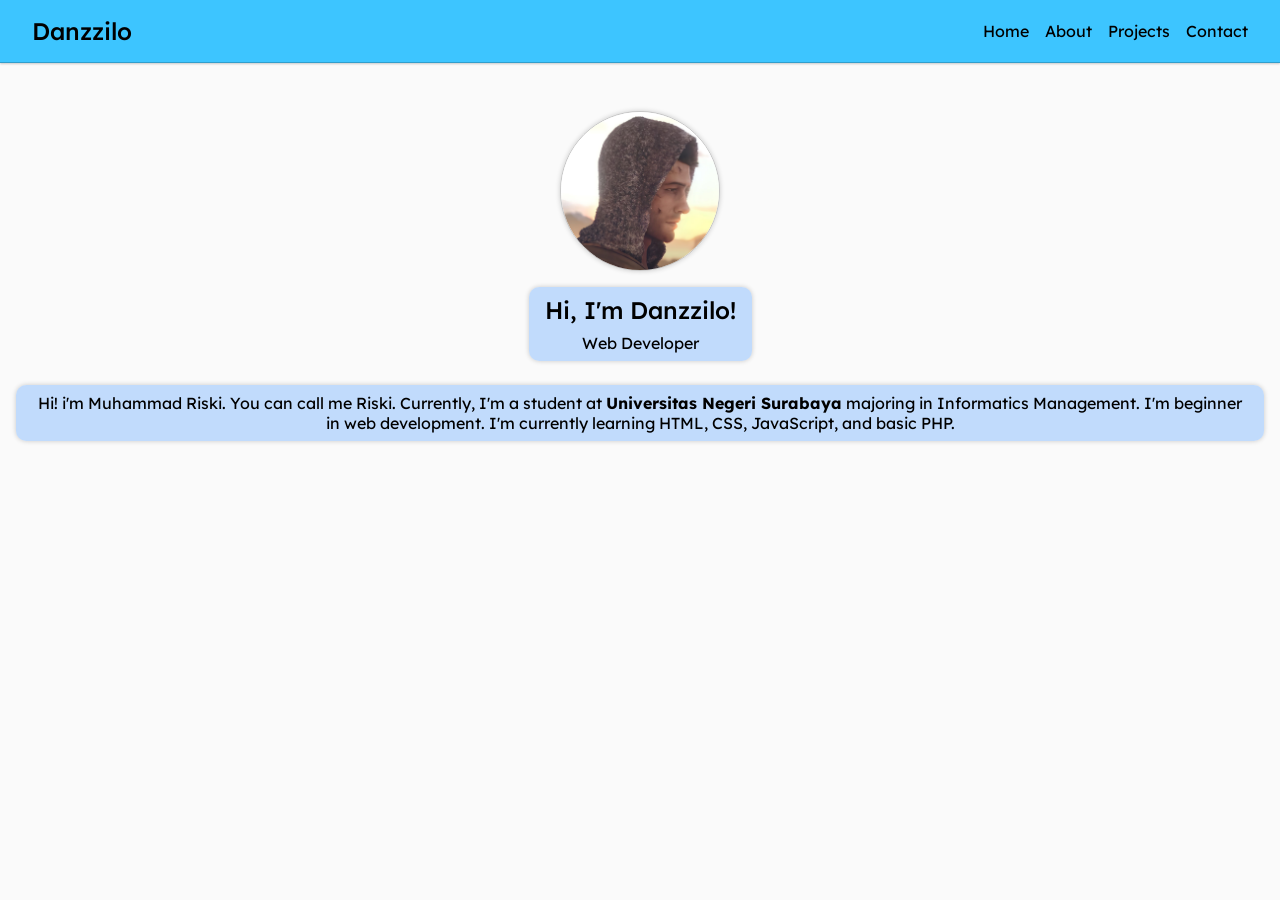
==== index.html @ b8d553ab "Add more section and better main description" ====
<!DOCTYPE html>
<html lang="en">
<head>
    <meta charset="UTF-8">
    <meta name="viewport" content="width=device-width, initial-scale=1.0">
    <title>My Portfolio</title>
    <link rel="stylesheet" href="assets\css\styles.css">
</head>
<body>
    <!-- BACKGROUND -->
    <div class="stars-bg" id="stars"></div>
    
    <!-- HEADER -->
    <header class="header">
        <div class="logo-text" onclick="window.location.reload()">Danzzilo</div>
        <nav class="nav">
            <a href="#home-page">Home</a>
            <a href="#about-page">About</a>
            <a href="#">Projects</a>
            <a href="#">Contact</a>
        </nav>
    </header>
    
    <!-- MAIN -->
    <main class="main">
        <section id="home-page">
            <div class="logo-container">
                <div class="logo-image">
                    <img src="assets\images\logo.jpg" alt="logo">
                </div>
                <div class="header-description">
                    <h1 id="header-description">Hi, I'm Danzzilo!</h1>
                    <h2 id="subheader-description">
                        Web Developer
                    </h2>
                </div>
                <div class="main-description">
                    <p>
                        Hi! i'm Muhammad Riski. You can call me Riski. 
                        Currently, I'm a student at <strong>Universitas Negeri Surabaya</strong> majoring in Informatics Management. 
                        I'm beginner in web development. 
                        I'm currently learning HTML, CSS, JavaScript, and basic PHP. 

                    </p>
                </div>
            </div>
        </section>
        
        <section id="about-page">

        </section>
    </main>
    
    <!-- FOOTER -->
    <footer>
        
    </footer>
    <script src="assets\js\script.js"></script>
</body>
</html>
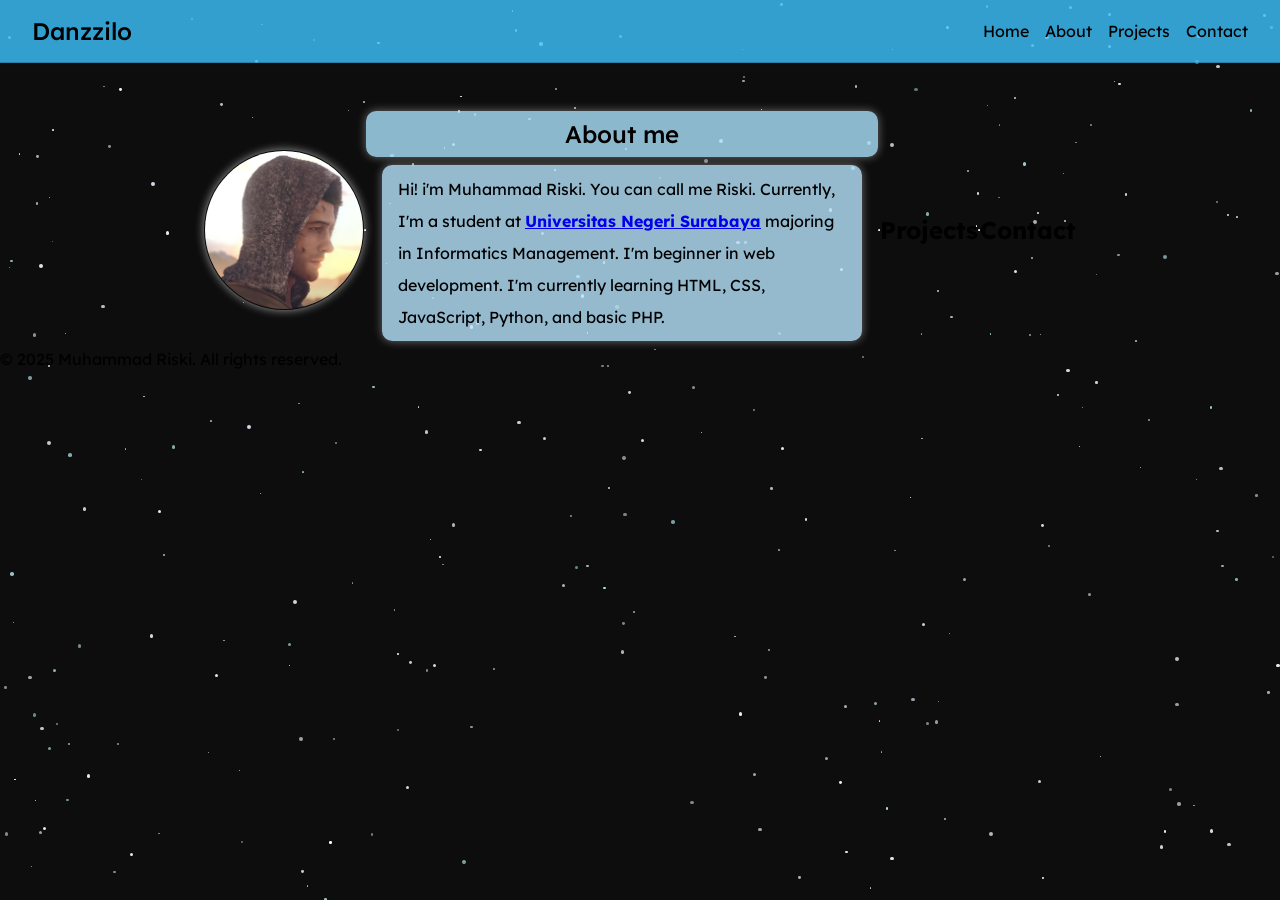
==== commit 186ea97e: "Add more placeholder and add <hr>" ====
--- a/index.html
+++ b/index.html
@@ -16,44 +16,60 @@
         <nav class="nav">
             <a href="#home-page">Home</a>
             <a href="#about-page">About</a>
-            <a href="#">Projects</a>
-            <a href="#">Contact</a>
+            <a href="#projects-page">Projects</a>
+            <a href="#contact-page">Contact</a>
         </nav>
     </header>
     
     <!-- MAIN -->
     <main class="main">
+        
+        <!-- HOME -->
         <section id="home-page">
             <div class="logo-container">
                 <div class="logo-image">
                     <img src="assets\images\logo.jpg" alt="logo">
                 </div>
-                <div class="header-description">
-                    <h1 id="header-description">Hi, I'm Danzzilo!</h1>
-                    <h2 id="subheader-description">
-                        Web Developer
-                    </h2>
-                </div>
-                <div class="main-description">
-                    <p>
-                        Hi! i'm Muhammad Riski. You can call me Riski. 
-                        Currently, I'm a student at <strong>Universitas Negeri Surabaya</strong> majoring in Informatics Management. 
-                        I'm beginner in web development. 
-                        I'm currently learning HTML, CSS, JavaScript, and basic PHP. 
-
-                    </p>
-                </div>
             </div>
         </section>
         
+        <hr>
+
+        <!-- ABOUT -->
         <section id="about-page">
+            <div class="header-description">
+                <h1 id="header-description">About me</h1>
+            </div>
+            <div class="main-description">
+                <p>
+                    Hi! i'm Muhammad Riski. You can call me Riski. 
+                    Currently, I'm a student at <a href="https://unesa.ac.id/" target="_blank"><strong>Universitas Negeri Surabaya</strong></a> 
+                    majoring in Informatics Management. 
+                    I'm beginner in web development. 
+                    I'm currently learning HTML, CSS, JavaScript, Python, and basic PHP. 
 
+                </p>
+            </div>
+        </section>
+
+        <hr>
+
+        <!-- PROJECTS -->
+        <section id="projects-page">
+            <h1>Projects</h1>
+        </section>
+
+        <hr>
+
+        <!-- CONTACT -->
+        <section id="contact-page">
+            <h1>Contact</h1>
         </section>
     </main>
     
     <!-- FOOTER -->
-    <footer>
-        
+    <footer class="footer">
+        <p>&copy; 2025 Muhammad Riski. All rights reserved.</p>
     </footer>
     <script src="assets\js\script.js"></script>
 </body>
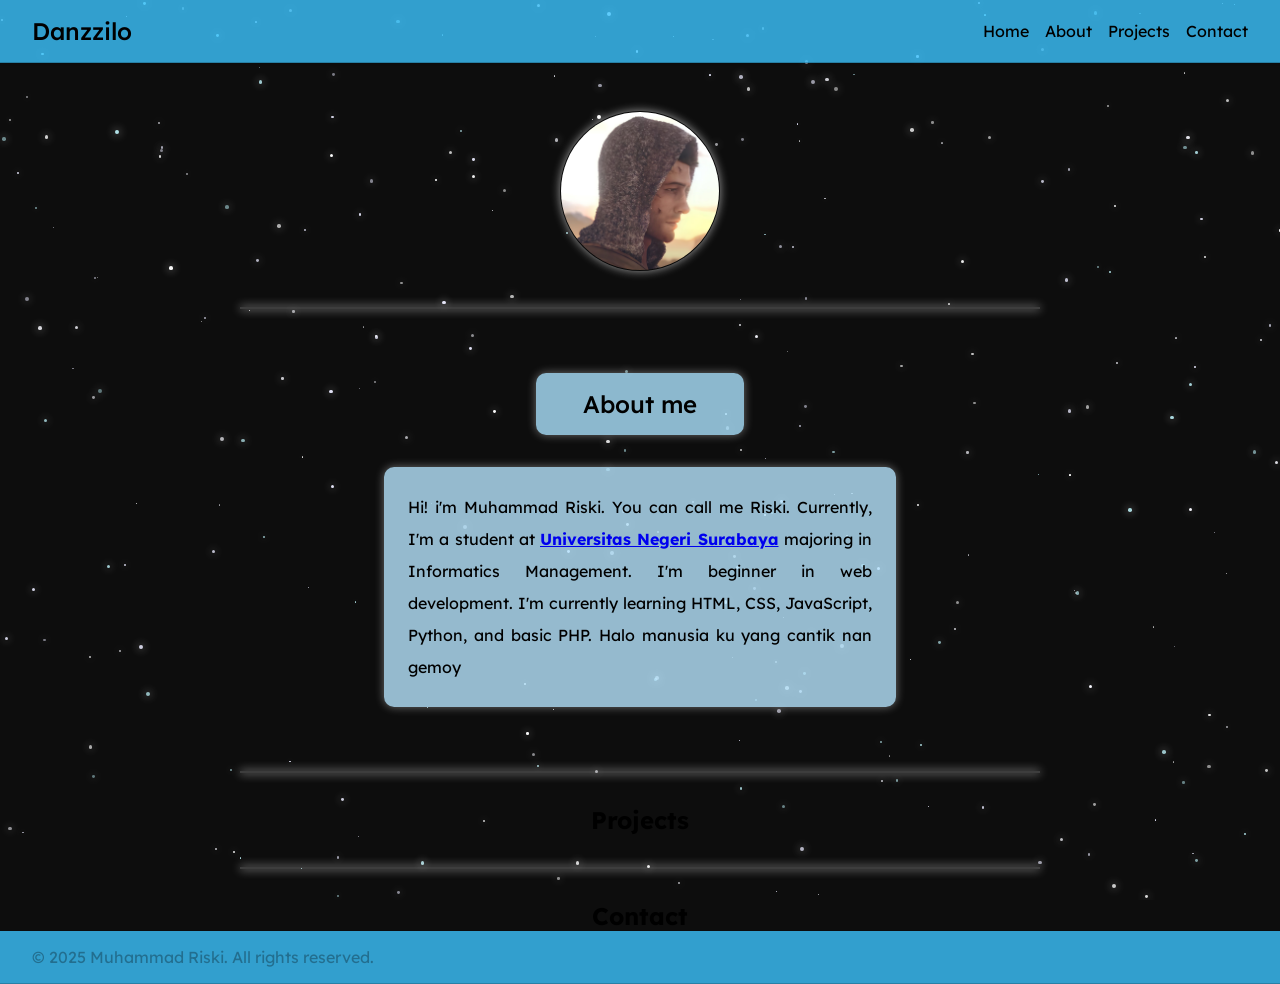
==== commit 8ef76d5c: "Add noopener noreferrer for safety in About section" ====
--- a/index.html
+++ b/index.html
@@ -41,13 +41,15 @@
                 <h1 id="header-description">About me</h1>
             </div>
             <div class="main-description">
-                <p>
+                <p class="indent-paragraph">
                     Hi! i'm Muhammad Riski. You can call me Riski. 
-                    Currently, I'm a student at <a href="https://unesa.ac.id/" target="_blank"><strong>Universitas Negeri Surabaya</strong></a> 
+                    Currently, I'm a student at <a href="https://unesa.ac.id/"
+                                                target="_blank"
+                                                rel="noopener noreferrer"><strong>Universitas Negeri Surabaya</strong></a> 
                     majoring in Informatics Management. 
                     I'm beginner in web development. 
-                    I'm currently learning HTML, CSS, JavaScript, Python, and basic PHP. 
-
+                    I'm currently learning HTML, CSS, JavaScript, Python, and basic PHP.
+                    Halo manusia ku yang cantik nan gemoy
                 </p>
             </div>
         </section>
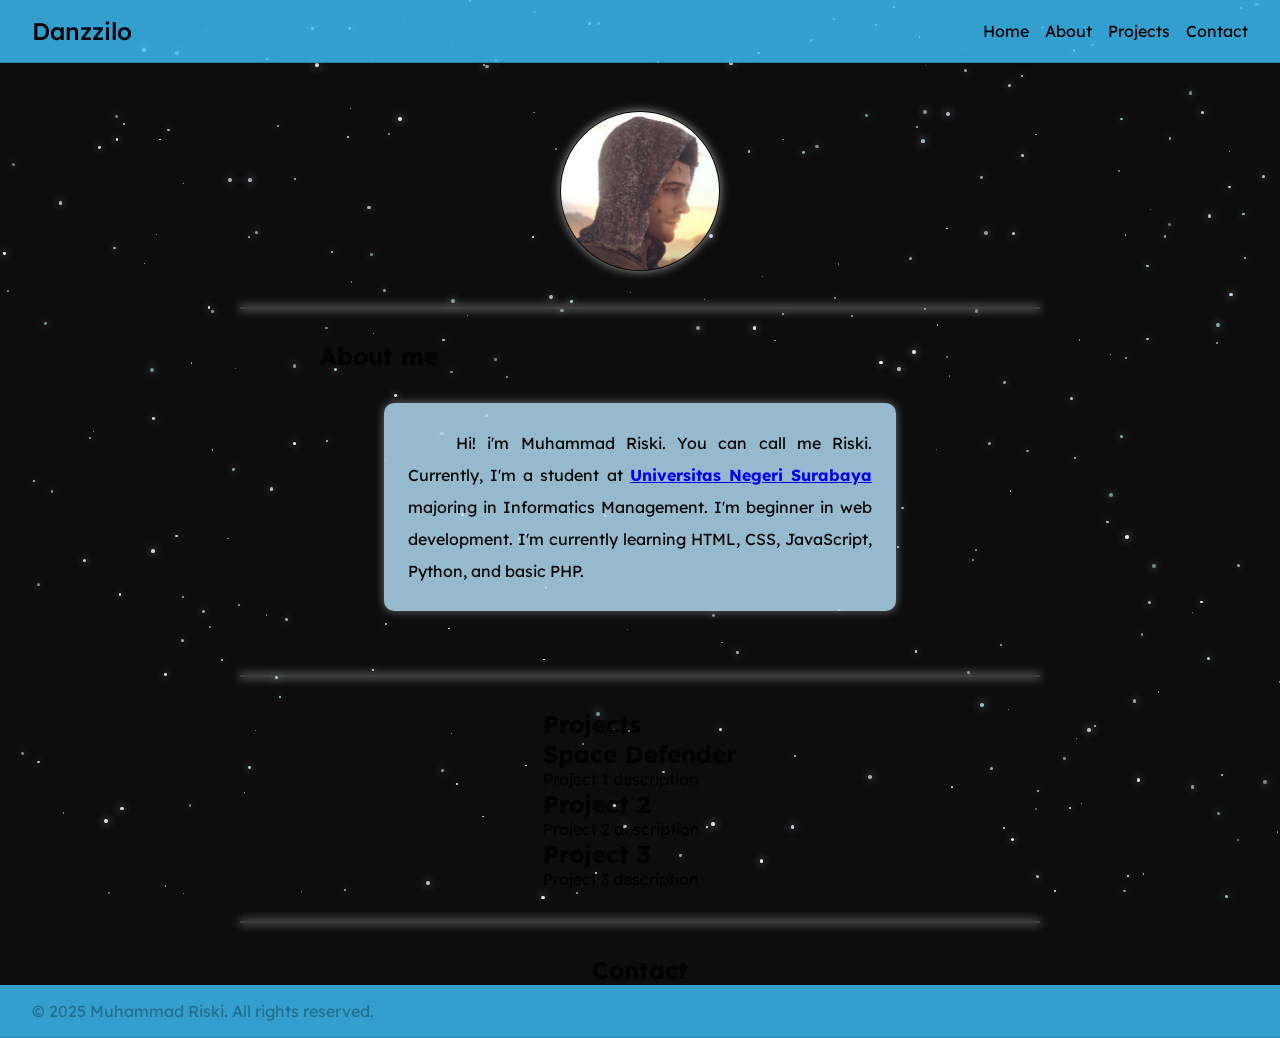
==== commit 17c78961: "- Add linktree at logo-image - Changes class "header-description" into "main-header-text" - Remove h" ====
--- a/index.html
+++ b/index.html
@@ -28,7 +28,9 @@
         <section id="home-page">
             <div class="logo-container">
                 <div class="logo-image">
-                    <img src="assets\images\logo.jpg" alt="logo">
+                    <a href="https://linktr.ee/Danzzilo" target="_blank" rel="noopener noreferrer">
+                        <img src="assets\images\logo.jpg" alt="logo">
+                    </a>
                 </div>
             </div>
         </section>
@@ -37,8 +39,8 @@
 
         <!-- ABOUT -->
         <section id="about-page">
-            <div class="header-description">
-                <h1 id="header-description">About me</h1>
+            <div class="main-header">
+                <h1 class="main-header-text">About me</h1>
             </div>
             <div class="main-description">
                 <p class="indent-paragraph">
@@ -49,7 +51,6 @@
                     majoring in Informatics Management. 
                     I'm beginner in web development. 
                     I'm currently learning HTML, CSS, JavaScript, Python, and basic PHP.
-                    Halo manusia ku yang cantik nan gemoy
                 </p>
             </div>
         </section>
@@ -58,14 +59,32 @@
 
         <!-- PROJECTS -->
         <section id="projects-page">
-            <h1>Projects</h1>
+            <div class="main-header">
+                <h1 class="main-header-text">Projects</h1>
+            </div>
+            <div class="card-projects">
+                <div class="card">
+                    <h2>Space Defender</h2>
+                    <p>Project 1 description</p>
+                </div>
+                <div class="card">
+                    <h2>Project 2</h2>
+                    <p>Project 2 description</p>
+                </div>
+                <div class="card">
+                    <h2>Project 3</h2>
+                    <p>Project 3 description</p>
+                </div>
+            </div>
         </section>
 
         <hr>
 
         <!-- CONTACT -->
         <section id="contact-page">
-            <h1>Contact</h1>
+            <div class="main-header">
+                <h1 class="main-header-text">Contact</h1>
+            </div>
         </section>
     </main>
     
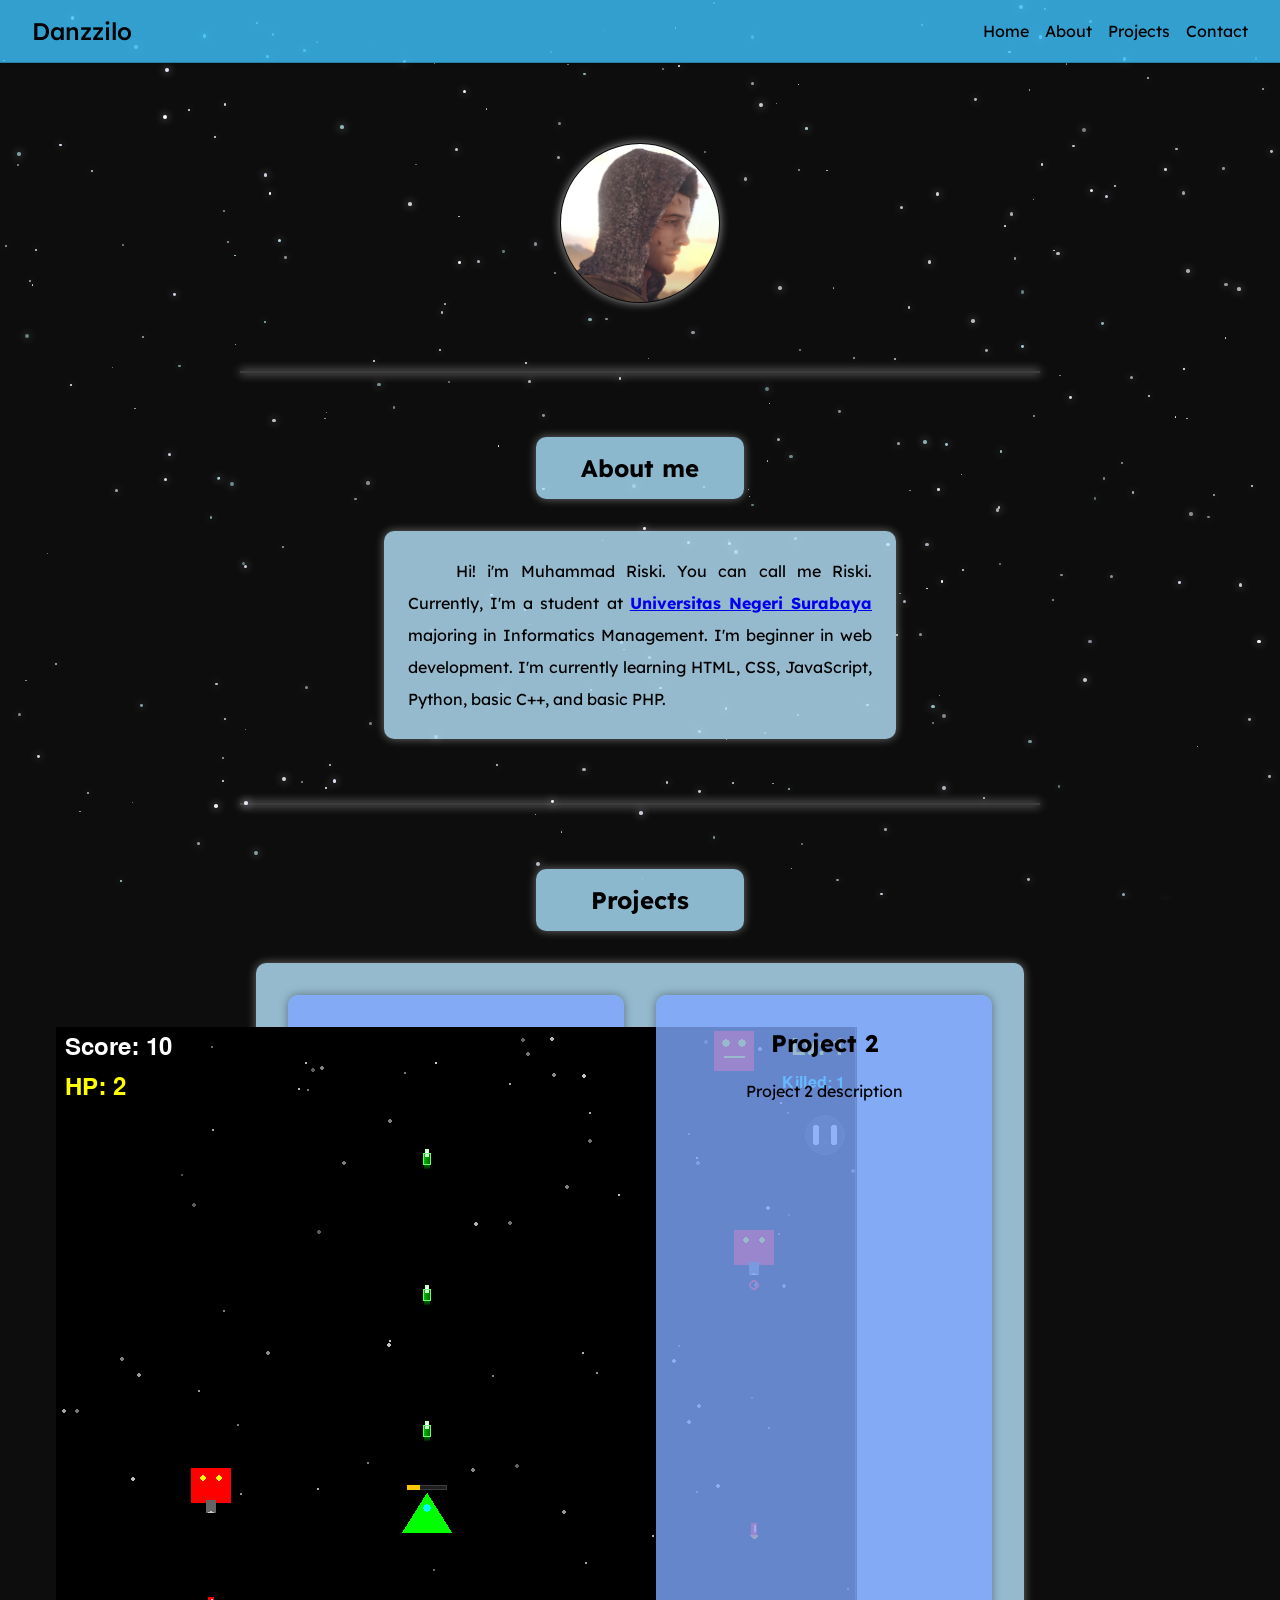
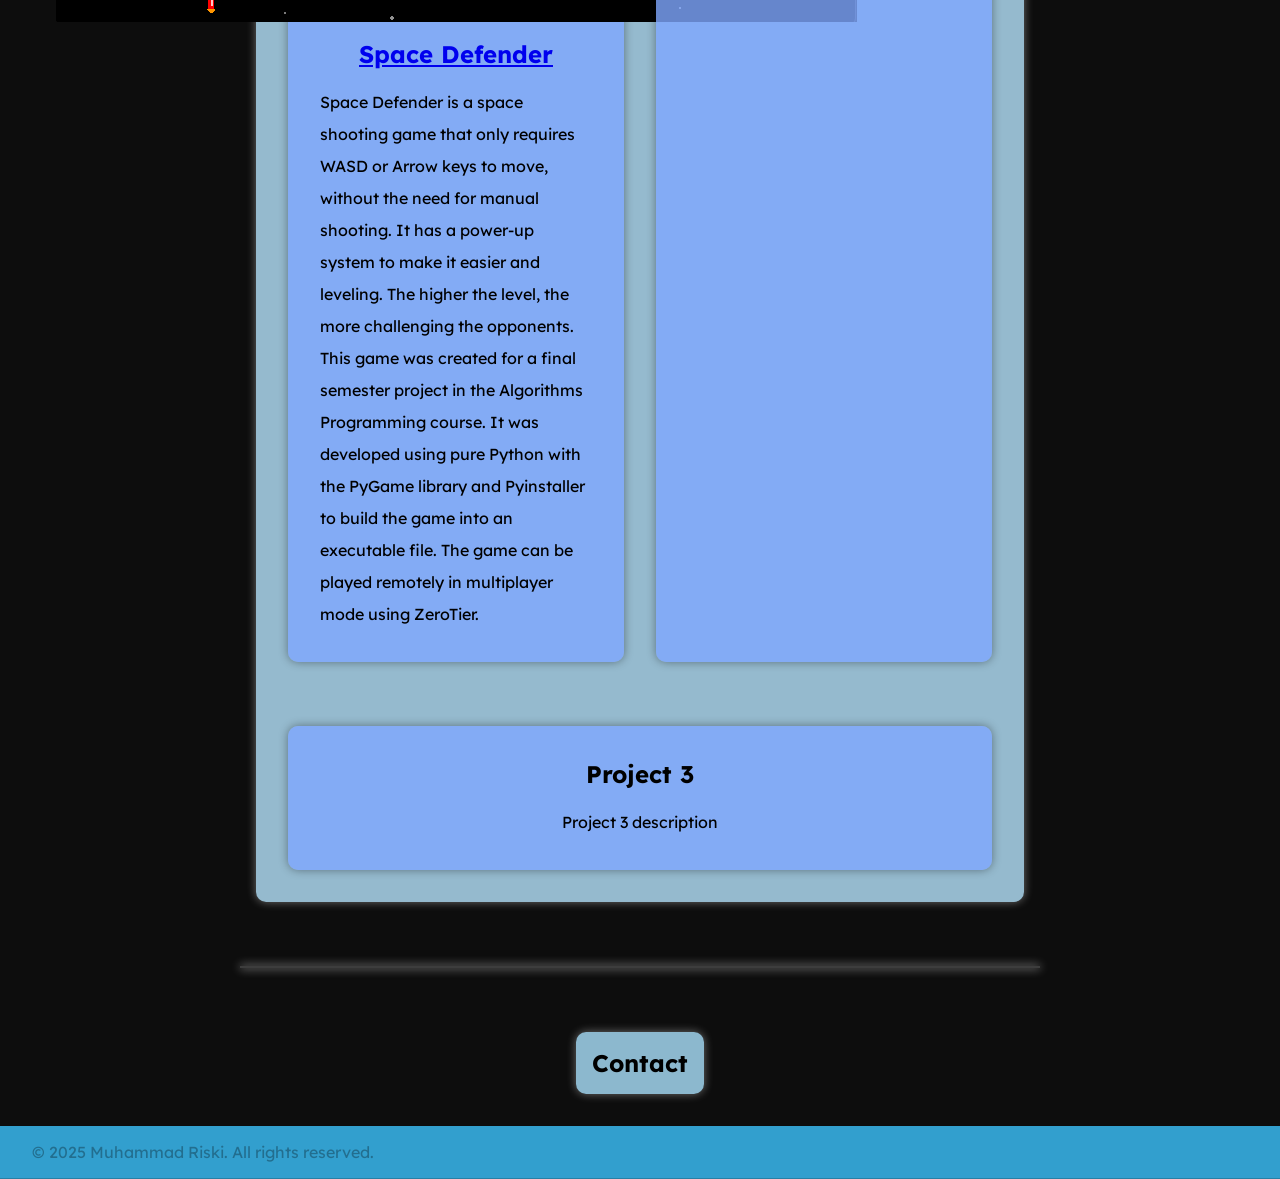
==== commit d03eb63c: "Changes project 1 into Space Defender" ====
--- a/index.html
+++ b/index.html
@@ -47,10 +47,11 @@
                     Hi! i'm Muhammad Riski. You can call me Riski. 
                     Currently, I'm a student at <a href="https://unesa.ac.id/"
                                                 target="_blank"
-                                                rel="noopener noreferrer"><strong>Universitas Negeri Surabaya</strong></a> 
+                                                rel="noopener noreferrer">
+                                                <strong>Universitas Negeri Surabaya</strong></a> 
                     majoring in Informatics Management. 
                     I'm beginner in web development. 
-                    I'm currently learning HTML, CSS, JavaScript, Python, and basic PHP.
+                    I'm currently learning HTML, CSS, JavaScript, Python, basic C++, and basic PHP.
                 </p>
             </div>
         </section>
@@ -64,8 +65,18 @@
             </div>
             <div class="card-projects">
                 <div class="card">
-                    <h2>Space Defender</h2>
-                    <p>Project 1 description</p>
+                    <img src="assets\images\spacedef.png" alt="Space Defender">
+                    <a href="https://github.com/Sub-Danzzilo/Space-Defender"
+                    target="_blank"
+                    rel="noopener noreferrer">
+                    <h2>Space Defender</h2></a>
+                    <p>
+                        Space Defender is a space shooting game that only requires WASD or Arrow keys to move, without the need for manual shooting. 
+                        It has a power-up system to make it easier and leveling. The higher the level, the more challenging the opponents. 
+                        This game was created for a final semester project in the Algorithms Programming course. 
+                        It was developed using pure Python with the PyGame library and Pyinstaller to build the game into an executable file. 
+                        The game can be played remotely in multiplayer mode using ZeroTier.
+                    </p>
                 </div>
                 <div class="card">
                     <h2>Project 2</h2>
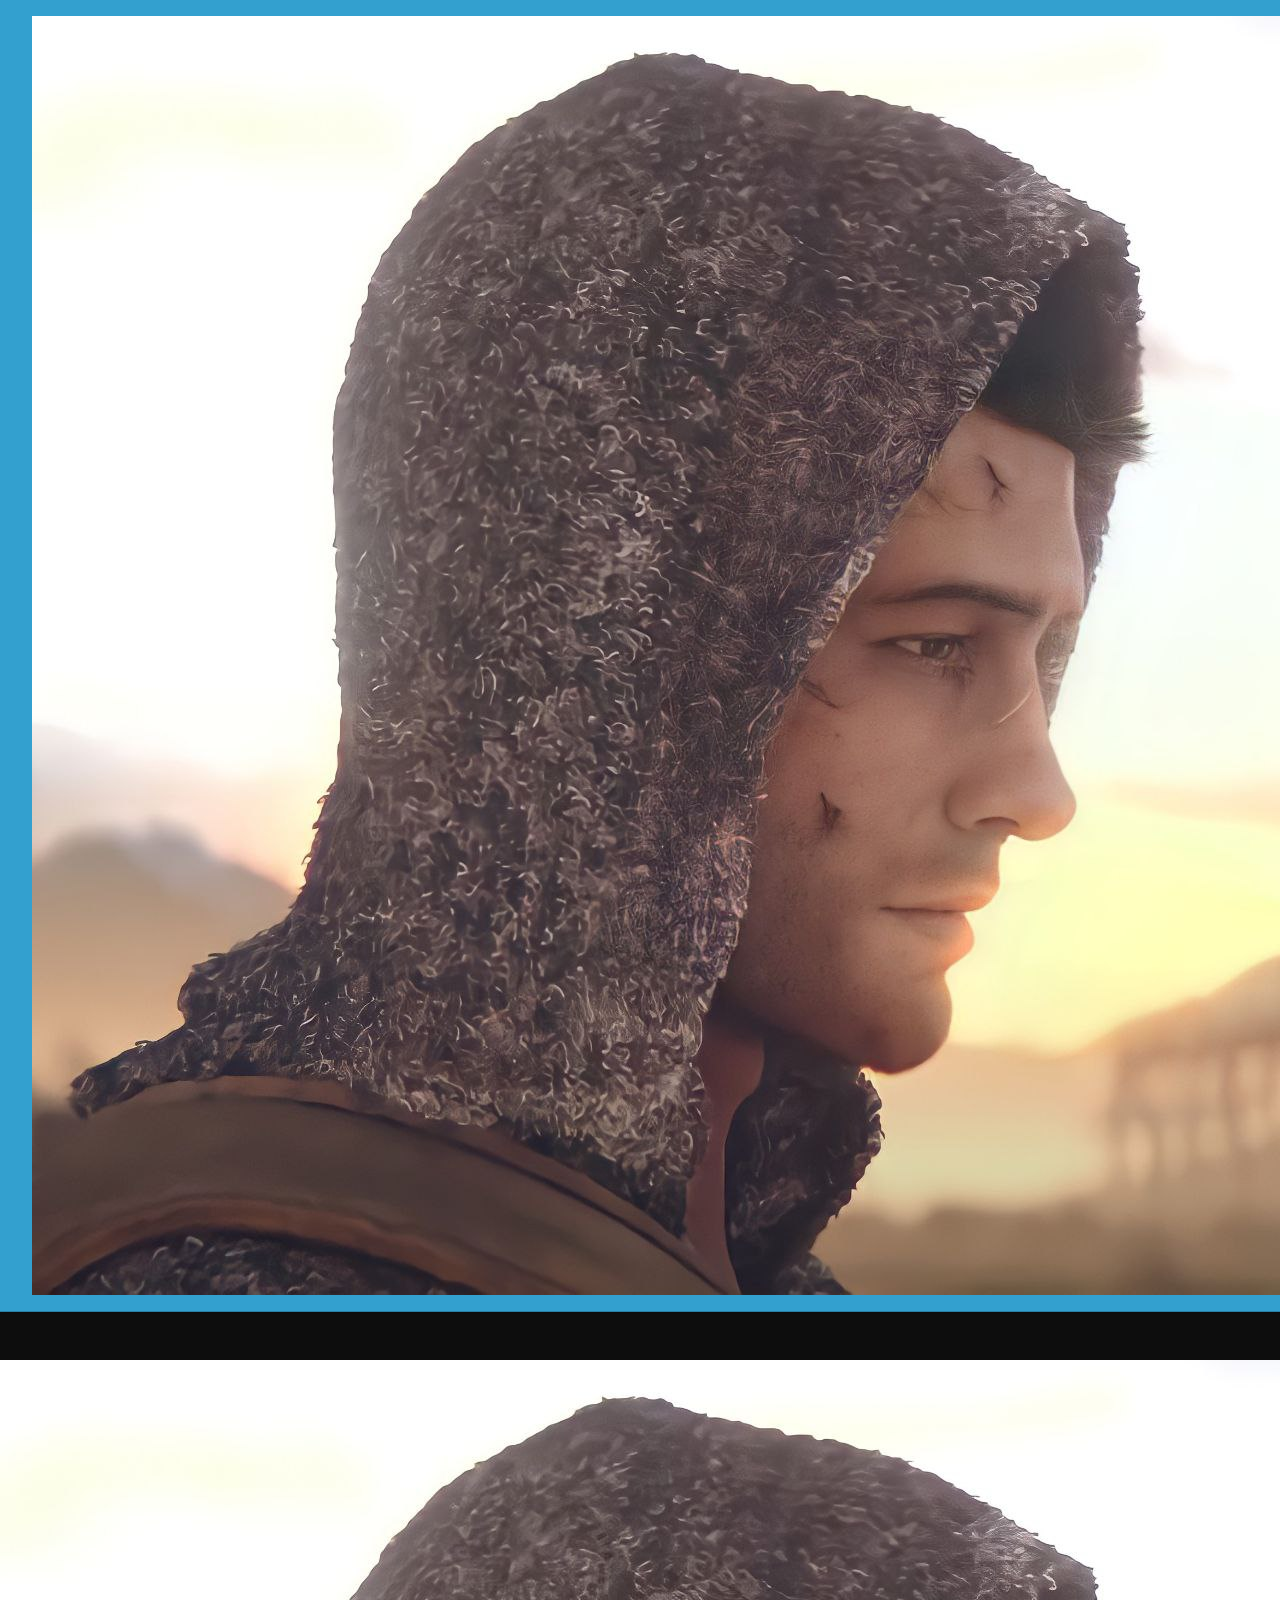
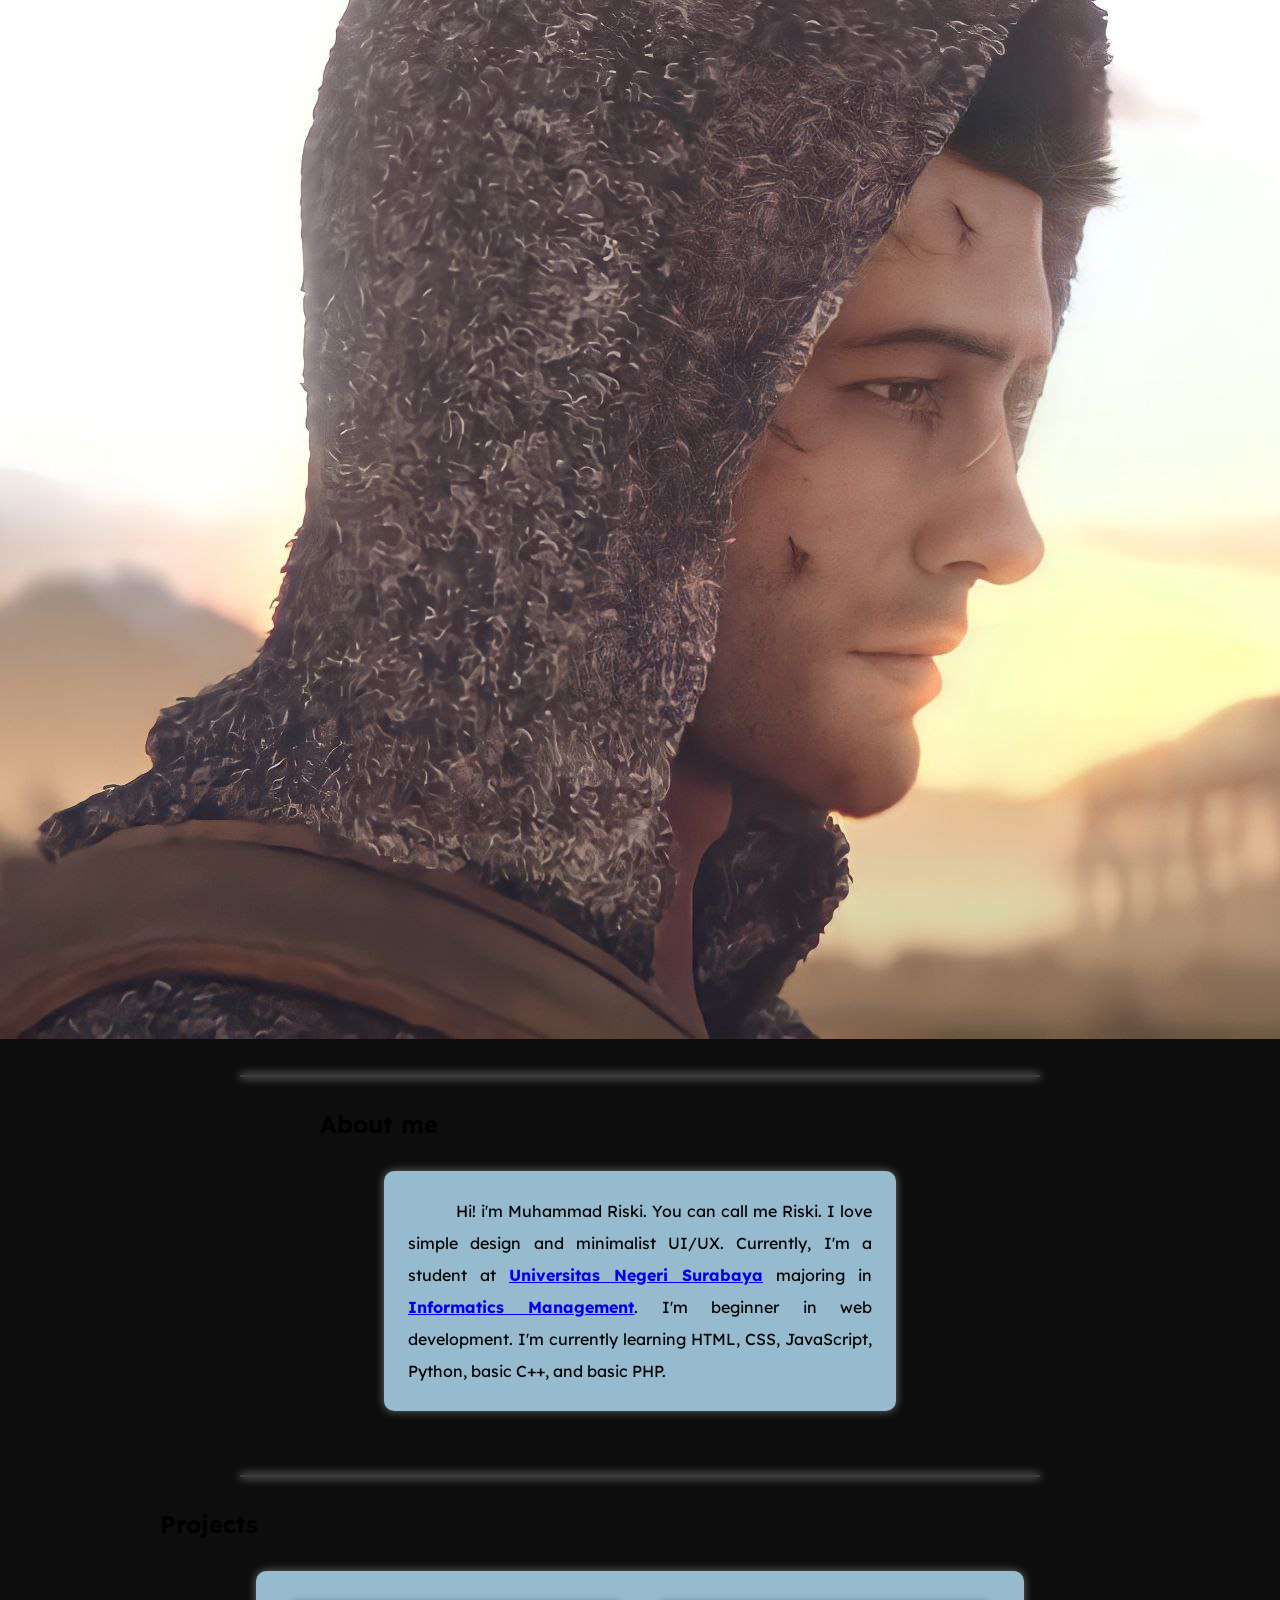
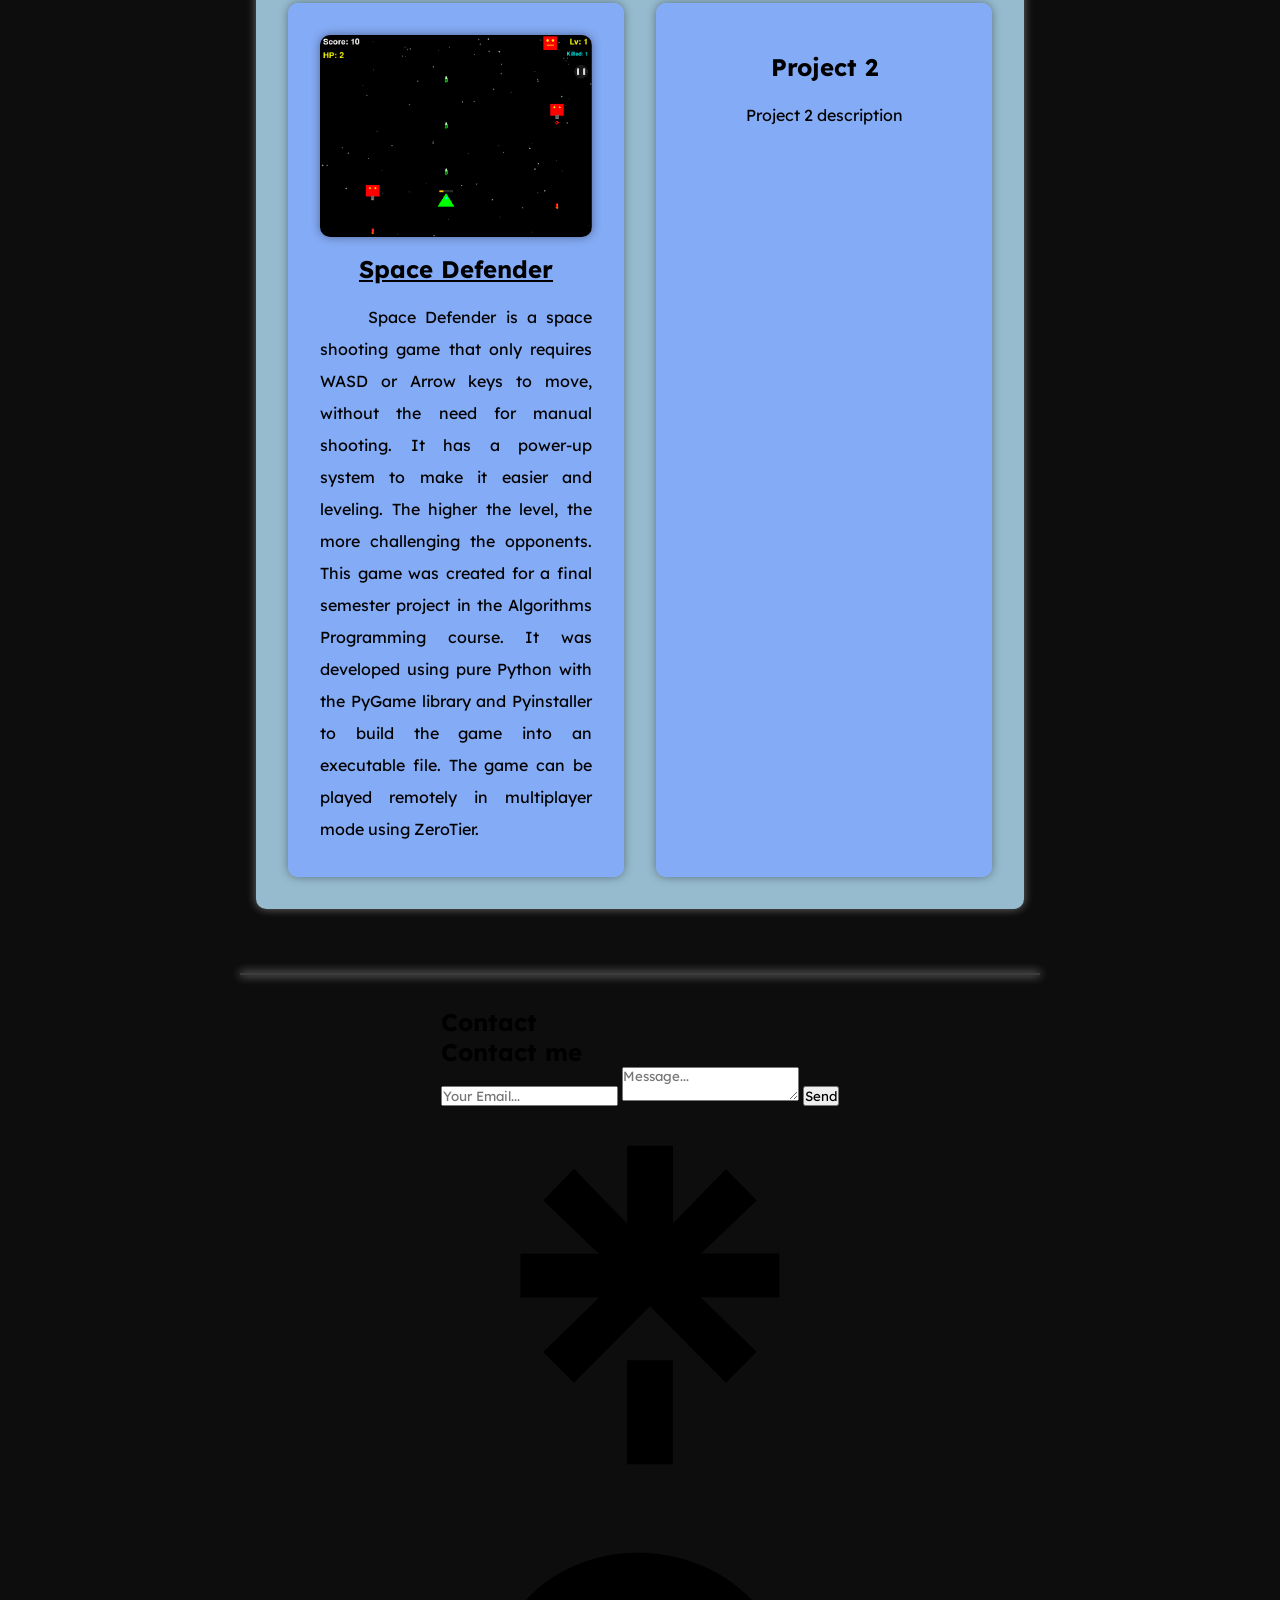
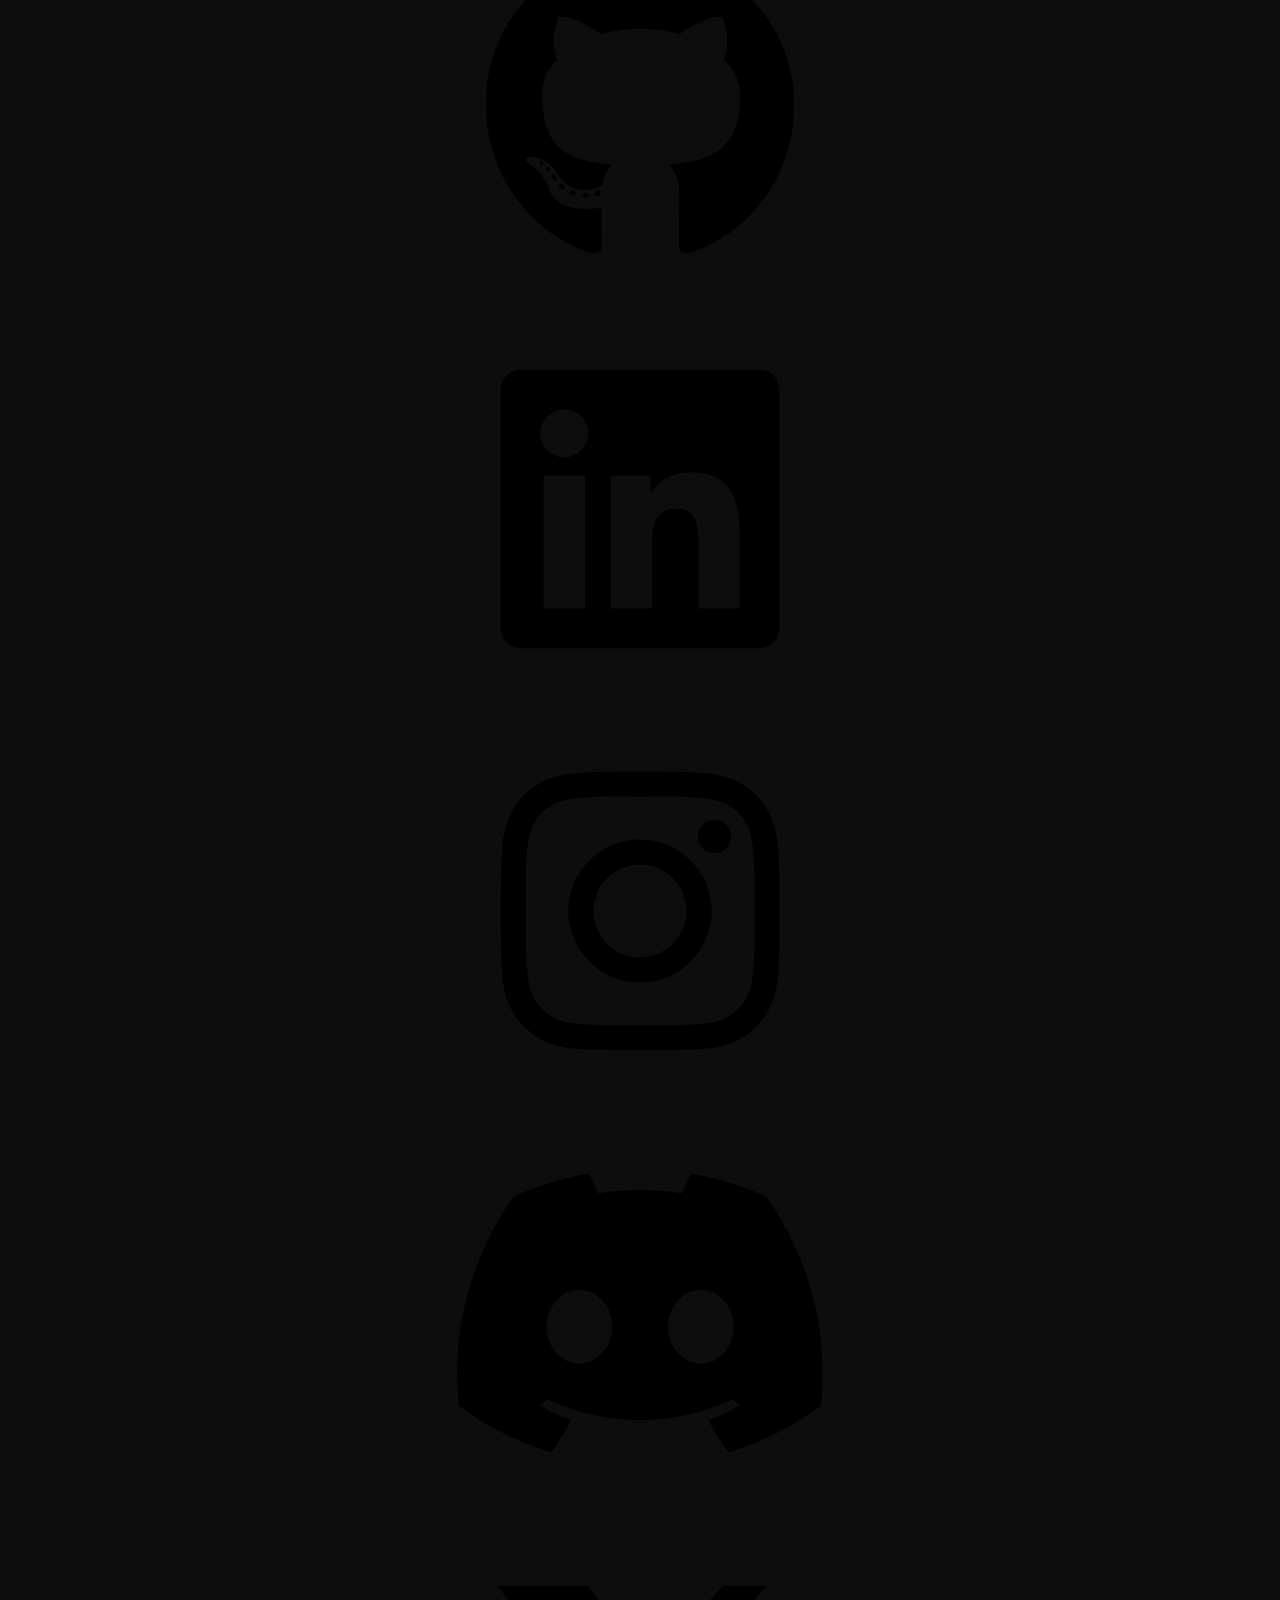
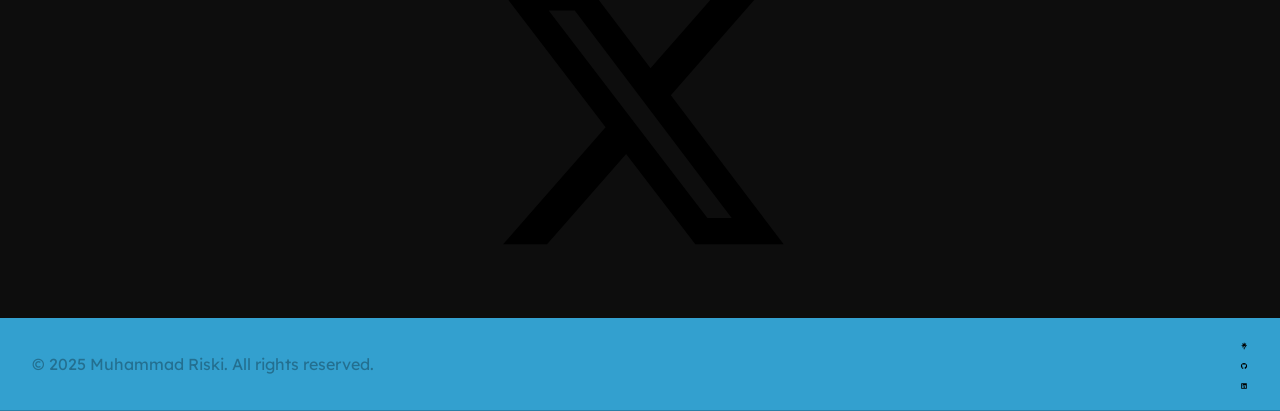
==== commit 8cf5a9de: "- Changes background stars to manual background - Replace and reduce <div> usage - Added class for <" ====
--- a/index.html
+++ b/index.html
@@ -7,12 +7,10 @@
     <link rel="stylesheet" href="assets\css\styles.css">
 </head>
 <body>
-    <!-- BACKGROUND -->
-    <div class="stars-bg" id="stars"></div>
     
     <!-- HEADER -->
     <header class="header">
-        <div class="logo-text" onclick="window.location.reload()">Danzzilo</div>
+        <img src="assets\images\logo.jpg" alt="logo" onclick="window.location.reload()"></img>
         <nav class="nav">
             <a href="#home-page">Home</a>
             <a href="#about-page">About</a>
@@ -26,8 +24,8 @@
         
         <!-- HOME -->
         <section id="home-page">
-            <div class="logo-container">
-                <div class="logo-image">
+            <div class="main-logo-container">
+                <div class="main-logo-image">
                     <a href="https://linktr.ee/Danzzilo" target="_blank" rel="noopener noreferrer">
                         <img src="assets\images\logo.jpg" alt="logo">
                     </a>
@@ -35,66 +33,117 @@
             </div>
         </section>
         
-        <hr>
+        <hr class="section-separator">
 
         <!-- ABOUT -->
         <section id="about-page">
-            <div class="main-header">
-                <h1 class="main-header-text">About me</h1>
-            </div>
-            <div class="main-description">
+            <h1 class="main-header-text">About me</h1>
+            <article class="main-description">
                 <p class="indent-paragraph">
-                    Hi! i'm Muhammad Riski. You can call me Riski. 
+                    Hi! i'm Muhammad Riski.
+                    You can call me Riski.
+                    I love simple design and minimalist UI/UX. 
                     Currently, I'm a student at <a href="https://unesa.ac.id/"
                                                 target="_blank"
                                                 rel="noopener noreferrer">
                                                 <strong>Universitas Negeri Surabaya</strong></a> 
-                    majoring in Informatics Management. 
+                    majoring in <a href="https://terapan-ti.vokasi.unesa.ac.id/"
+                                target="_blank"
+                                rel="noopener noreferrer">
+                                <strong>Informatics Management</strong></a>. 
                     I'm beginner in web development. 
                     I'm currently learning HTML, CSS, JavaScript, Python, basic C++, and basic PHP.
                 </p>
-            </div>
+            </article>
         </section>
 
-        <hr>
+        <hr class="section-separator">
 
         <!-- PROJECTS -->
         <section id="projects-page">
-            <div class="main-header">
-                <h1 class="main-header-text">Projects</h1>
-            </div>
+            <h1 class="main-header-text">Projects</h1>
             <div class="card-projects">
-                <div class="card">
+                <article class="card">
                     <img src="assets\images\spacedef.png" alt="Space Defender">
                     <a href="https://github.com/Sub-Danzzilo/Space-Defender"
-                    target="_blank"
-                    rel="noopener noreferrer">
-                    <h2>Space Defender</h2></a>
-                    <p>
+                        target="_blank"
+                        rel="noopener noreferrer">
+                        <h2>Space Defender</h2>
+                    </a>
+                    <p class="indent-paragraph">
                         Space Defender is a space shooting game that only requires WASD or Arrow keys to move, without the need for manual shooting. 
                         It has a power-up system to make it easier and leveling. The higher the level, the more challenging the opponents. 
                         This game was created for a final semester project in the Algorithms Programming course. 
                         It was developed using pure Python with the PyGame library and Pyinstaller to build the game into an executable file. 
                         The game can be played remotely in multiplayer mode using ZeroTier.
                     </p>
-                </div>
-                <div class="card">
+                </article>
+                <article class="card">
+                    <img src="" alt="">
                     <h2>Project 2</h2>
                     <p>Project 2 description</p>
-                </div>
-                <div class="card">
-                    <h2>Project 3</h2>
-                    <p>Project 3 description</p>
-                </div>
+                </article>
             </div>
         </section>
 
-        <hr>
+        <hr class="section-separator">
 
         <!-- CONTACT -->
         <section id="contact-page">
-            <div class="main-header">
-                <h1 class="main-header-text">Contact</h1>
+            <h1 class="main-header-text">Contact</h1>
+            <div class="card-contacts">
+                <div class="card-contacts-email">
+                    <h2>Contact me</h2>
+                    <form action="/send-email" method="POST">
+                        <input
+                        type="email"
+                        name="email"
+                        placeholder="Your Email..."
+                        required>
+                        <textarea
+                        name="message"
+                        placeholder="Message..."></textarea>
+                        <button type="submit">Send</button>
+                    </form>
+                </div>
+                <div class="card-contacts-social-media">
+                    <a href="https://linktr.ee/Danzzilo"
+                        target="_blank"
+                        rel="noopener noreferrer"
+                        class="social-media">
+                        <img src="assets\images\icons\linktree.svg" alt="linktree" class="icon-contact">
+                    </a>
+                    <a href="https://github.com/Sub-Danzzilo"
+                        target="_blank"
+                        rel="noopener noreferrer"
+                        class="social-media">
+                        <img src="assets\images\icons\github.svg" alt="github" class="icon-contact">
+                    </a>
+                    <a href="https://www.linkedin.com/in/muhammad-riski-992a7a3a0/"
+                        target="_blank"
+                        rel="noopener noreferrer"
+                        class="social-media">
+                        <img src="assets\images\icons\linkedin.svg" alt="linkedin" class="icon-contact">
+                    </a>
+                    <a href="https://www.instagram.com/sshrskdzl_/"
+                        target="_blank"
+                        rel="noopener noreferrer"
+                        class="social-media">
+                        <img src="assets\images\icons\instagram.svg" alt="instagram" class="icon-contact">
+                    </a>
+                    <a href="https://discord.com/users/827172619694505995"
+                        target="_blank"
+                        rel="noopener noreferrer"
+                        class="social-media">
+                        <img src="assets\images\icons\discord.svg" alt="discord" class="icon-contact">
+                    </a>
+                    <a href="https://x.com/Danzzilowo"
+                        target="_blank"
+                        rel="noopener noreferrer"
+                        class="social-media">
+                        <img src="assets\images\icons\x-twitter.svg" alt="x" class="icon-contact">
+                    </a>
+                </div>
             </div>
         </section>
     </main>
@@ -102,7 +151,26 @@
     <!-- FOOTER -->
     <footer class="footer">
         <p>&copy; 2025 Muhammad Riski. All rights reserved.</p>
+        <div class="footer-social-media">
+            <a href="https://linktr.ee/Danzzilo"
+                target="_blank"
+                rel="noopener noreferrer"
+                class="social-media">
+                <img src="assets\images\icons\linktree.svg" alt="linktree" class="icon-footer">
+            </a>
+            <a href="https://github.com/Sub-Danzzilo"
+                target="_blank"
+                rel="noopener noreferrer"
+                class="social-media">
+                <img src="assets\images\icons\github.svg" alt="github" class="icon-footer">
+            </a>
+            <a href="https://www.linkedin.com/in/muhammad-riski-992a7a3a0/"
+                target="_blank"
+                rel="noopener noreferrer"
+                class="social-media">
+                <img src="assets\images\icons\linkedin.svg" alt="linkedin" class="icon-footer">
+            </a>
+        </div>
     </footer>
-    <script src="assets\js\script.js"></script>
 </body>
 </html>
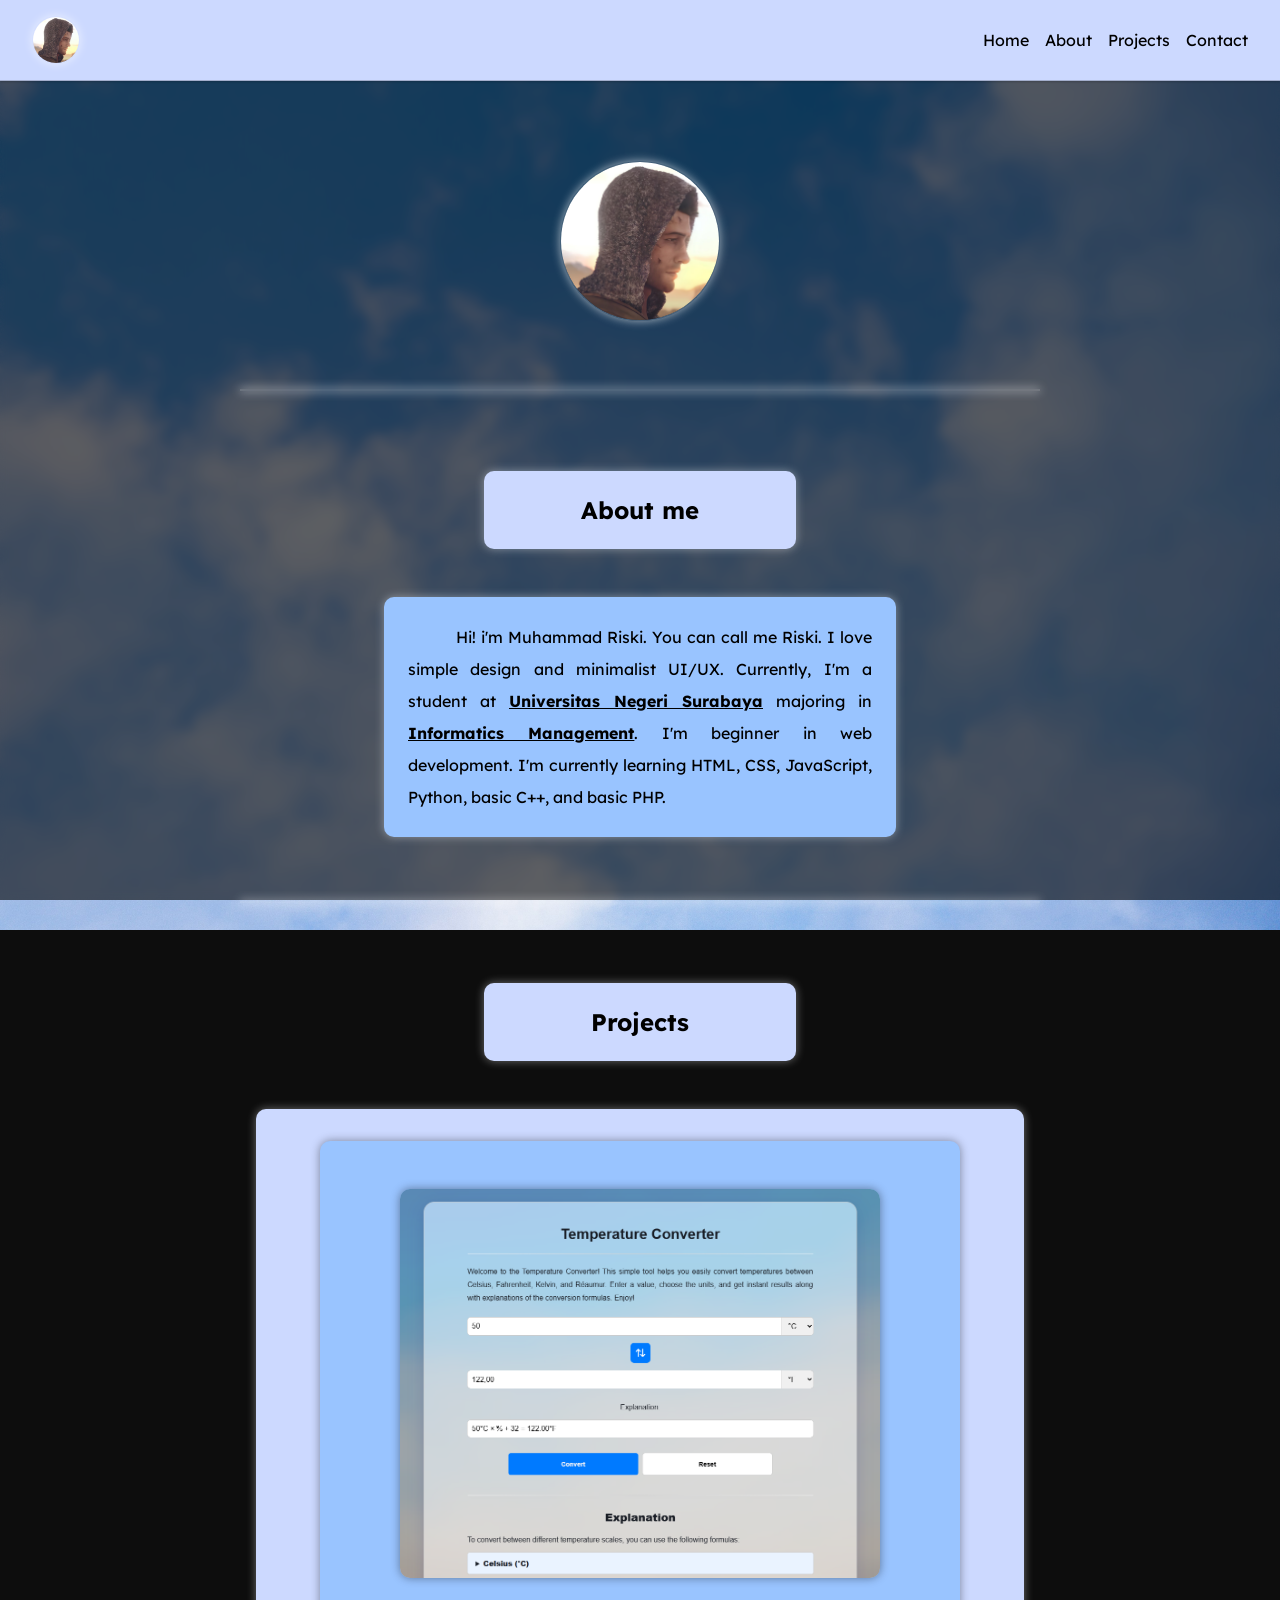
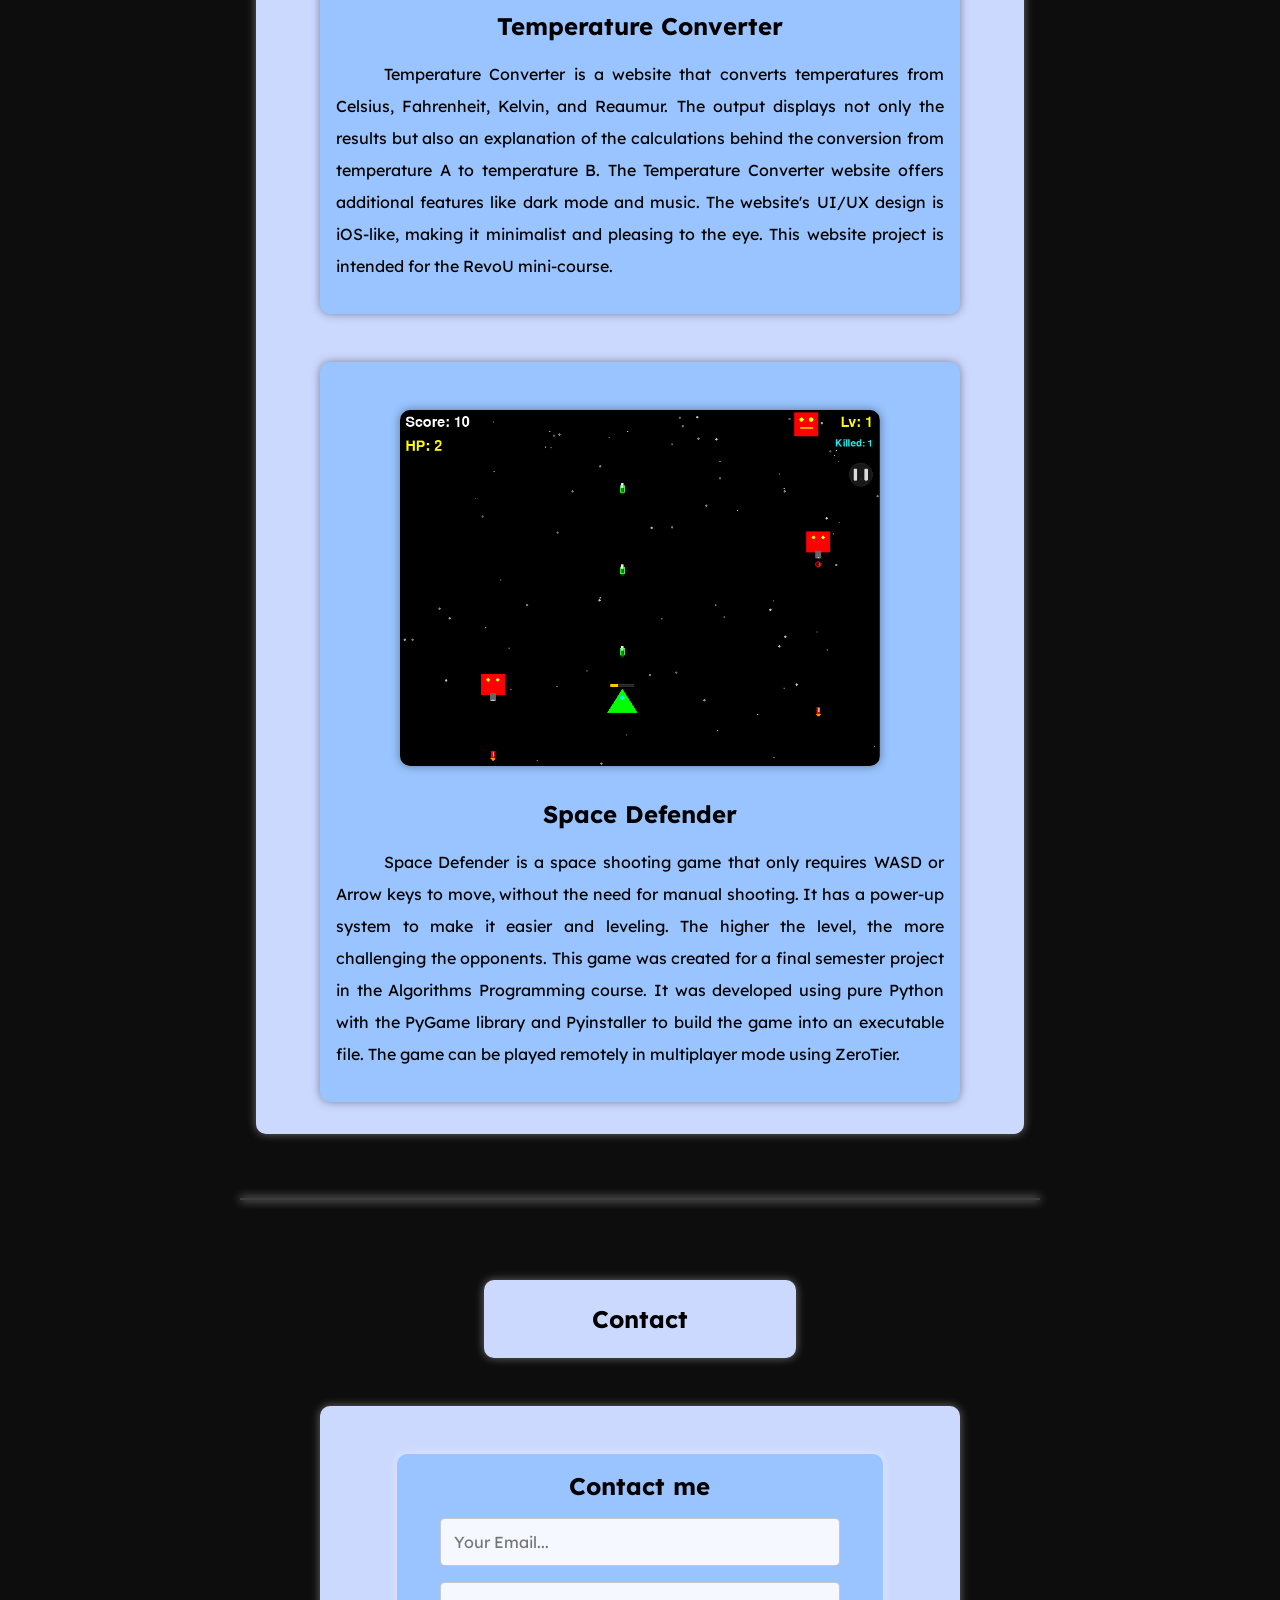
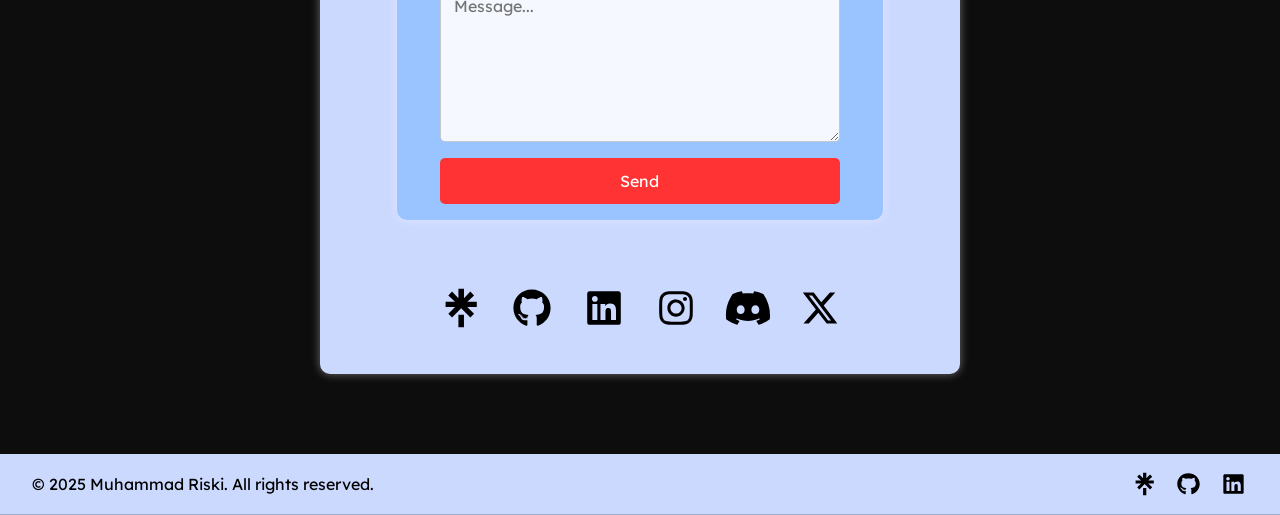
==== commit a9266102: "Add project 2" ====
--- a/index.html
+++ b/index.html
@@ -64,7 +64,22 @@
             <h1 class="main-header-text">Projects</h1>
             <div class="card-projects">
                 <article class="card">
-                    <img src="assets\images\spacedef.png" alt="Space Defender">
+                    <img src="assets/images/tempconv.png" alt="Temperature Converter">
+                    <a href="https://github.com/revou-fundamental-course/19-may-25-Sub-Danzzilo"
+                        target="_blank"
+                        rel="noopener noreferrer">
+                        <h2>Temperature Converter</h2>
+                    </a>
+                    <p class="indent-paragraph">
+                        Temperature Converter is a website that converts temperatures from Celsius, Fahrenheit, Kelvin, and Reaumur. 
+                        The output displays not only the results but also an explanation of the calculations behind the conversion from temperature A to temperature B. 
+                        The Temperature Converter website offers additional features like dark mode and music. 
+                        The website's UI/UX design is iOS-like, making it minimalist and pleasing to the eye. 
+                        This website project is intended for the RevoU mini-course.
+                    </p>
+                </article>
+                <article class="card">
+                    <img src="assets/images/spacedef.png" alt="Space Defender">
                     <a href="https://github.com/Sub-Danzzilo/Space-Defender"
                         target="_blank"
                         rel="noopener noreferrer">
@@ -77,11 +92,6 @@
                         It was developed using pure Python with the PyGame library and Pyinstaller to build the game into an executable file. 
                         The game can be played remotely in multiplayer mode using ZeroTier.
                     </p>
-                </article>
-                <article class="card">
-                    <img src="" alt="">
-                    <h2>Project 2</h2>
-                    <p>Project 2 description</p>
                 </article>
             </div>
         </section>
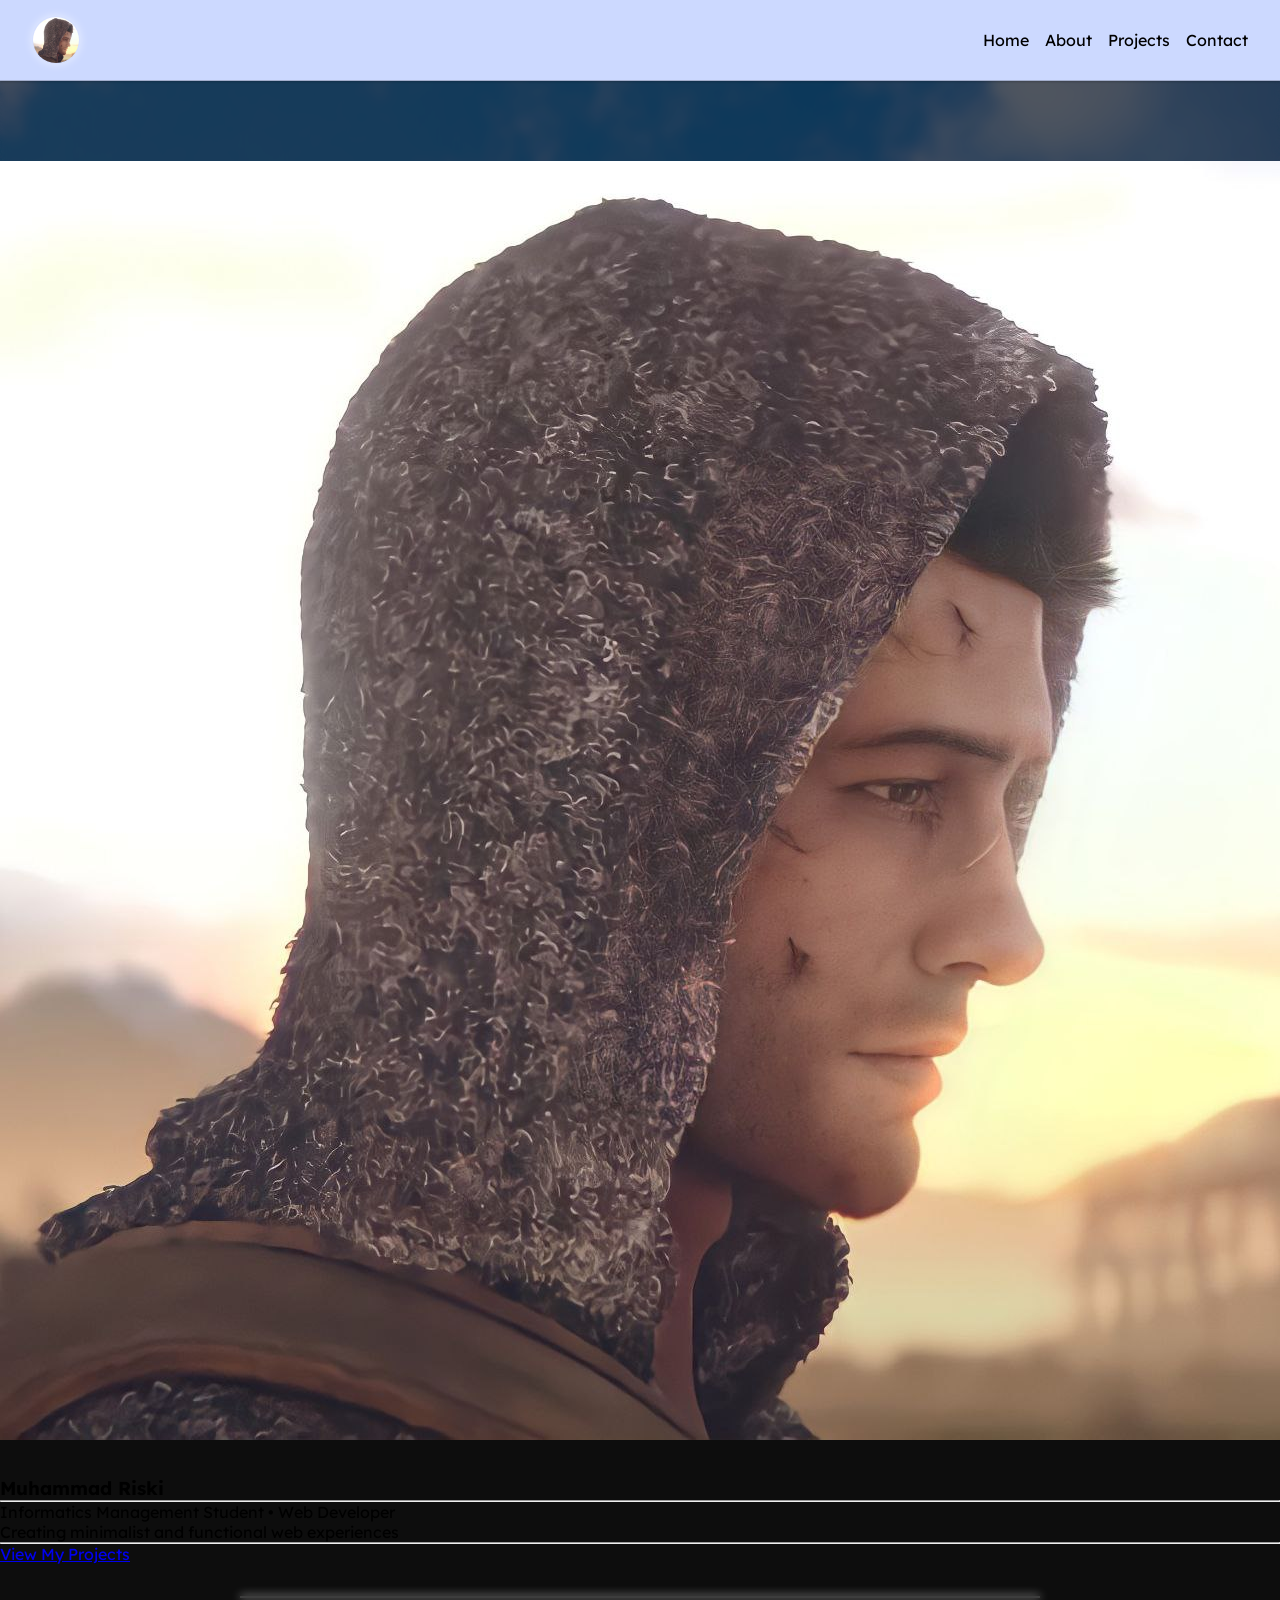
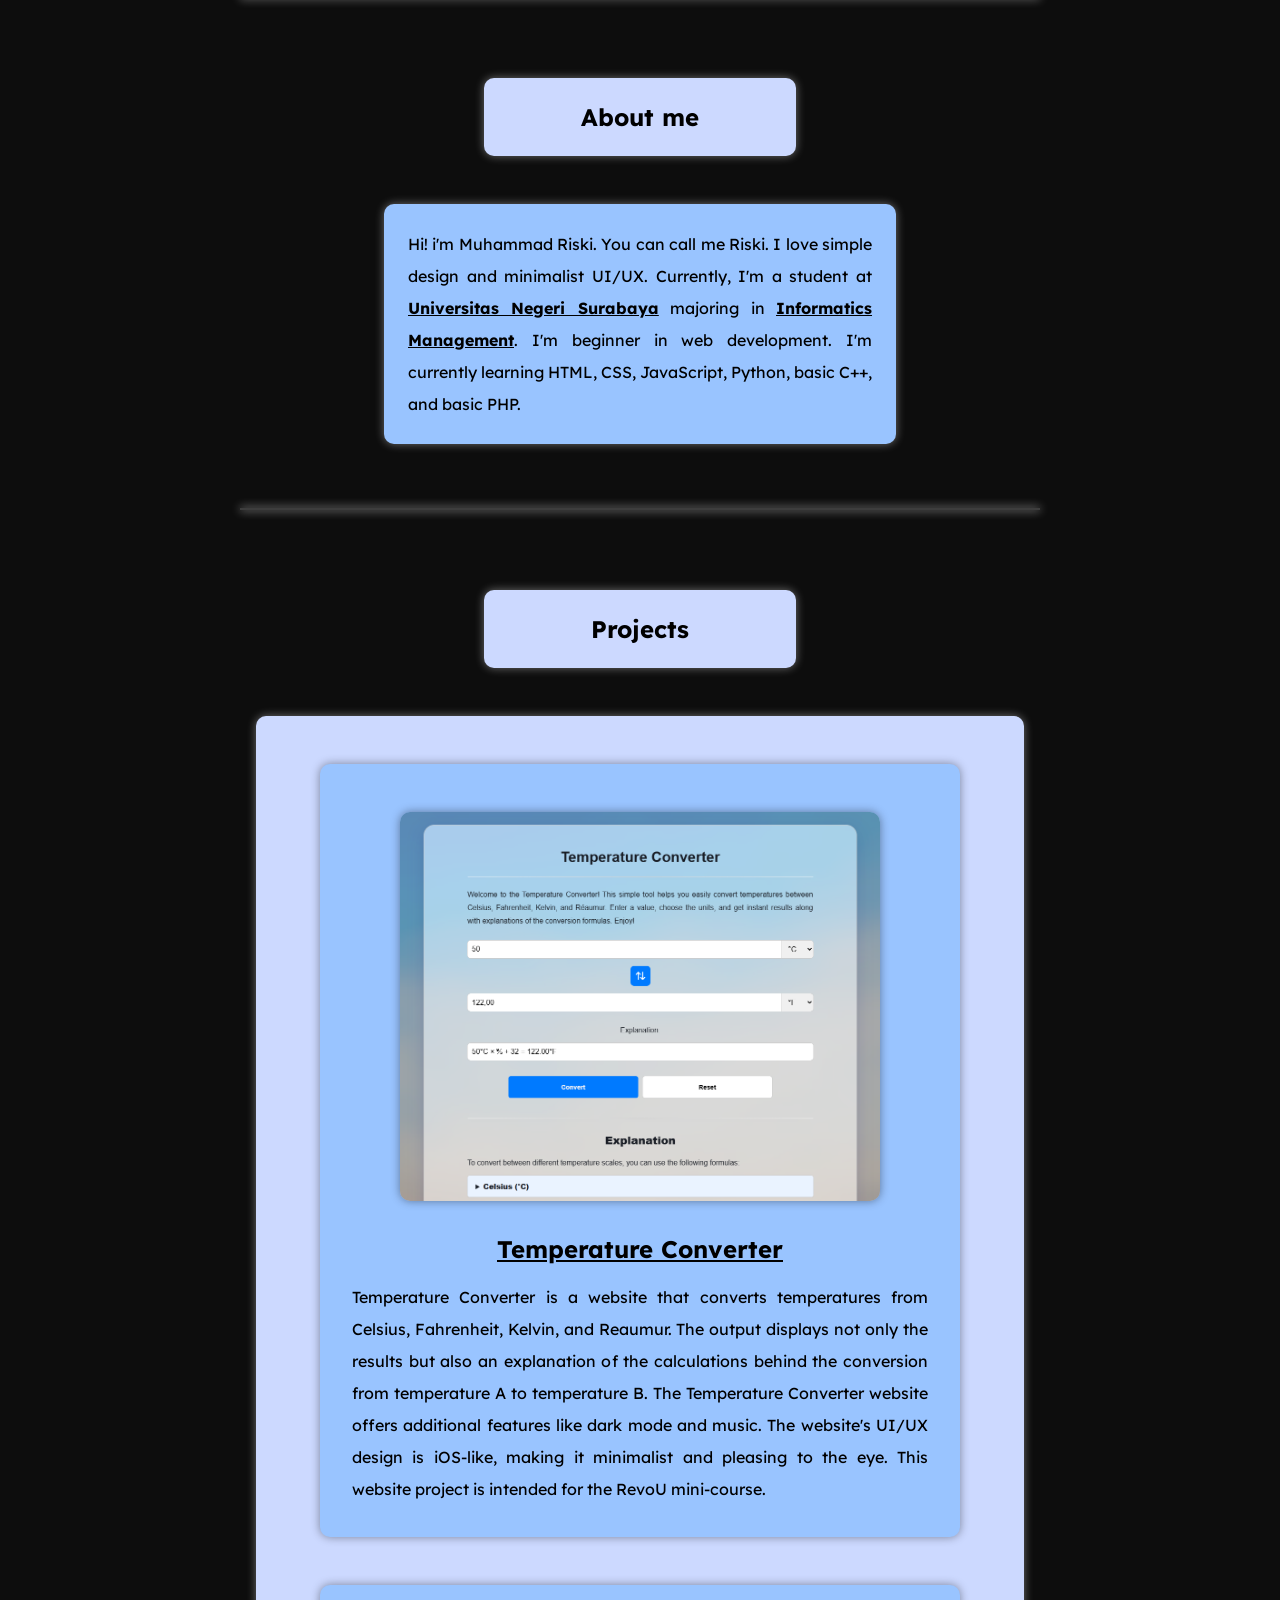
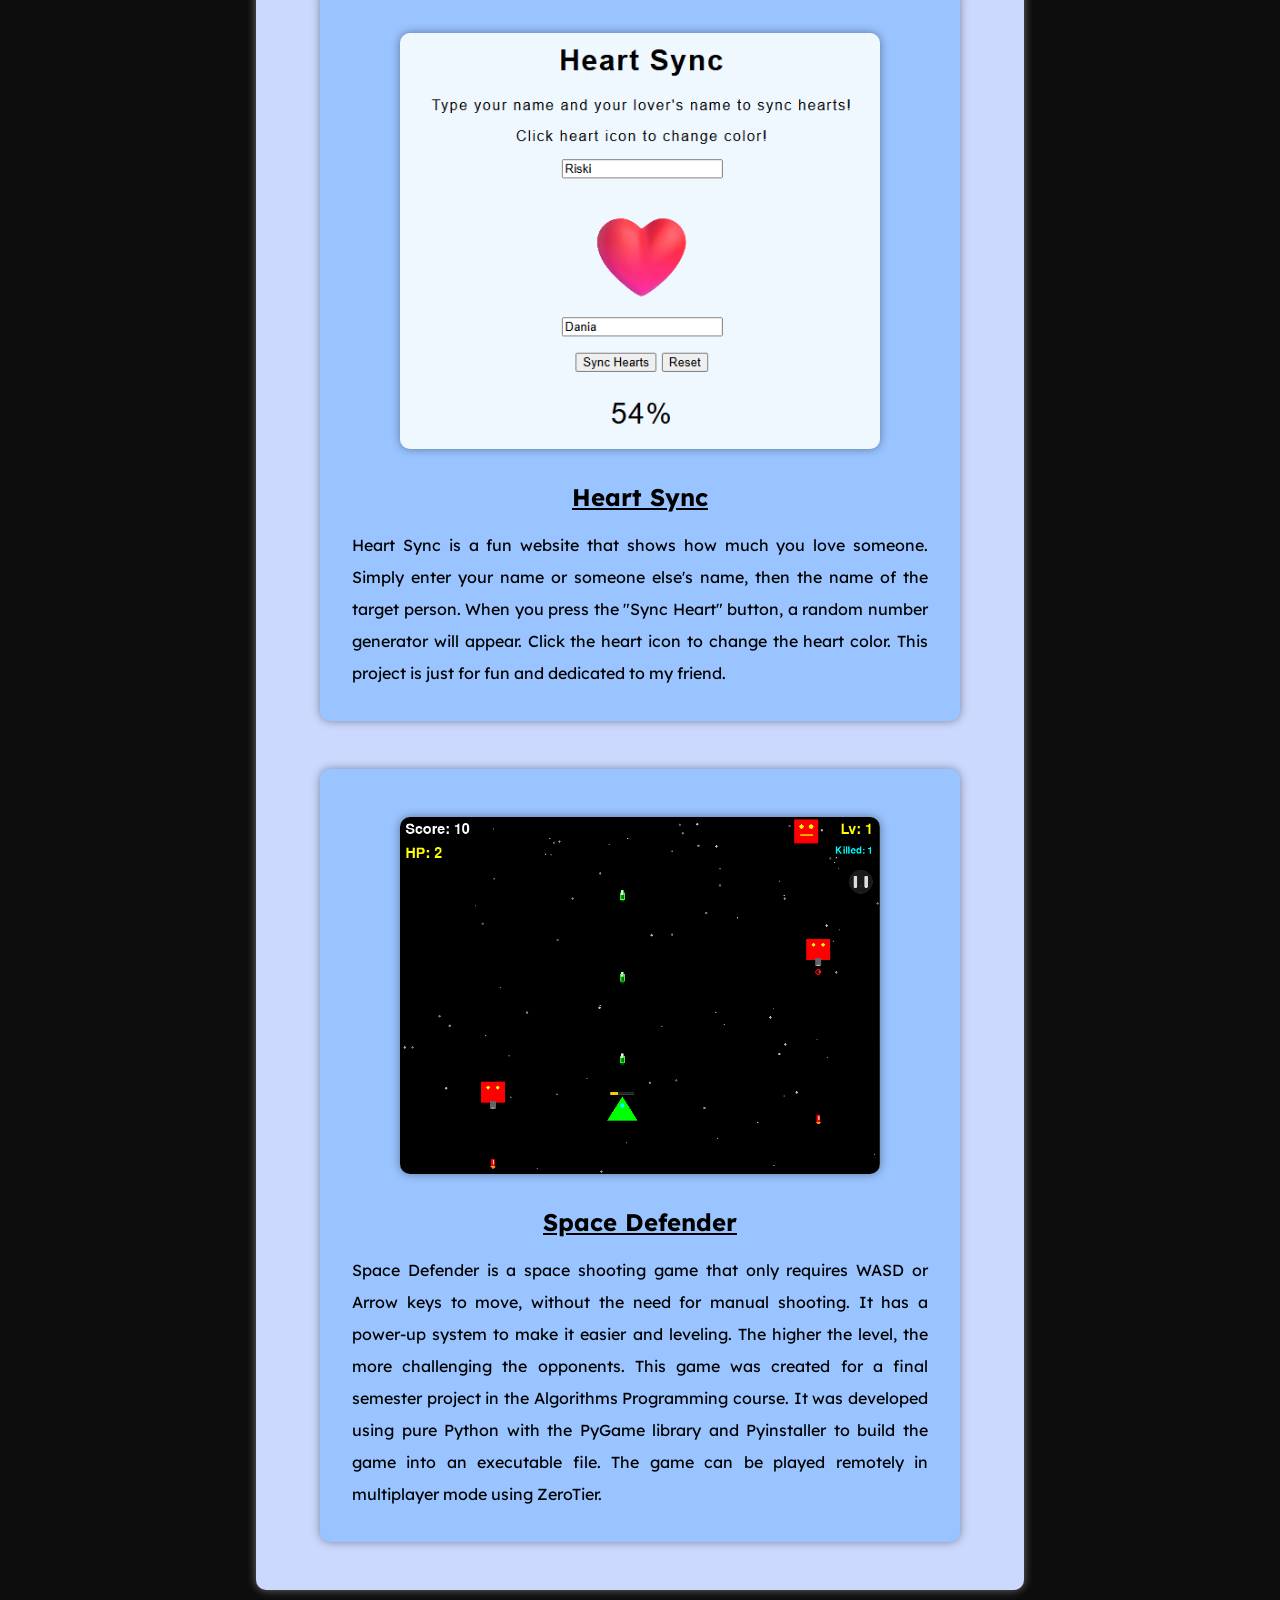
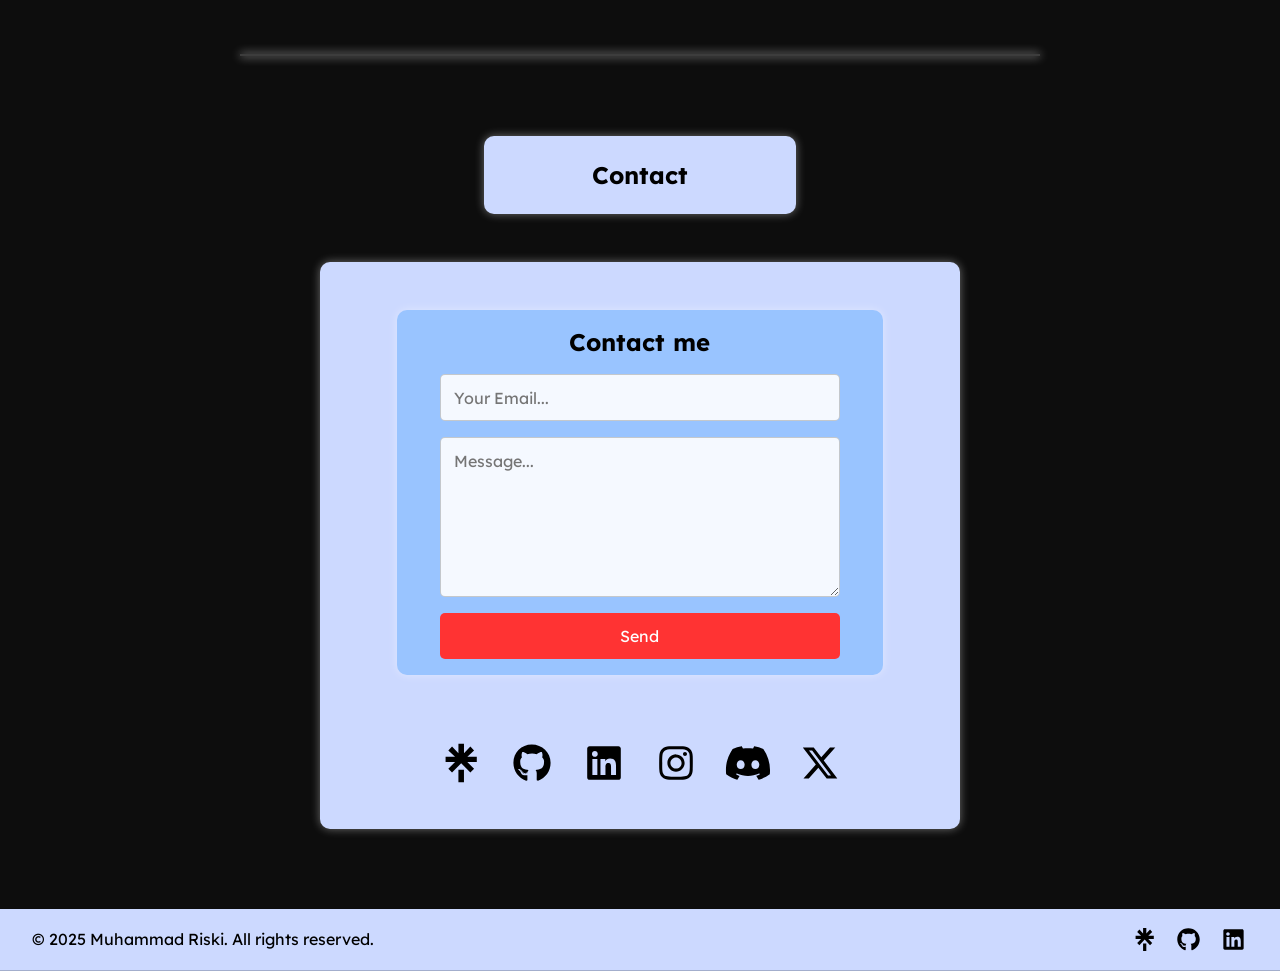
==== commit c6776186: "- Add hero section for short introduction - Better naming class - Add other utilities" ====
--- a/index.html
+++ b/index.html
@@ -25,12 +25,18 @@
         <!-- HOME -->
         <section id="home-page">
             <div class="main-logo-container">
-                <div class="main-logo-image">
-                    <a href="https://linktr.ee/Danzzilo" target="_blank" rel="noopener noreferrer">
-                        <img src="assets\images\logo.jpg" alt="logo">
-                    </a>
-                </div>
+                <a href="https://linktr.ee/Danzzilo" target="_blank" rel="noopener noreferrer">
+                    <img src="assets\images\logo.jpg" alt="logo">
+                </a>
             </div>
+            <article class="main-hero-container">
+                <h1 class="main-hero-header">Muhammad Riski</h1>
+                <hr class="content-separator">
+                <p class="main-hero-subtitle">Informatics Management Student • Web Developer</p>
+                <p class="main-hero-description">Creating minimalist and functional web experiences</p>
+                <hr class="content-separator">
+                <a href="#projects-page" class="main-hero-button">View My Projects</a>
+            </article>
         </section>
         
         <hr class="section-separator">
@@ -39,7 +45,7 @@
         <section id="about-page">
             <h1 class="main-header-text">About me</h1>
             <article class="main-description">
-                <p class="indent-paragraph">
+                <p class="indent-paragraph-text">
                     Hi! i'm Muhammad Riski.
                     You can call me Riski.
                     I love simple design and minimalist UI/UX. 
@@ -70,7 +76,7 @@
                         rel="noopener noreferrer">
                         <h2>Temperature Converter</h2>
                     </a>
-                    <p class="indent-paragraph">
+                    <p class="indent-paragraph-text">
                         Temperature Converter is a website that converts temperatures from Celsius, Fahrenheit, Kelvin, and Reaumur. 
                         The output displays not only the results but also an explanation of the calculations behind the conversion from temperature A to temperature B. 
                         The Temperature Converter website offers additional features like dark mode and music. 
@@ -79,13 +85,28 @@
                     </p>
                 </article>
                 <article class="card">
+                    <img src="assets/images/heartsync.png" alt="Heart Sync">
+                    <a href="https://github.com/Sub-Danzzilo/Heart-Sync"
+                        target="_blank"
+                        rel="noopener noreferrer">
+                        <h2>Heart Sync</h2>
+                    </a>
+                    <p class="indent-paragraph-text">
+                        Heart Sync is a fun website that shows how much you love someone. 
+                        Simply enter your name or someone else's name, then the name of the target person. 
+                        When you press the "Sync Heart" button, a random number generator will appear. 
+                        Click the heart icon to change the heart color. 
+                        This project is just for fun and dedicated to my friend.
+                    </p>
+                </article>
+                <article class="card">
                     <img src="assets/images/spacedef.png" alt="Space Defender">
                     <a href="https://github.com/Sub-Danzzilo/Space-Defender"
                         target="_blank"
                         rel="noopener noreferrer">
                         <h2>Space Defender</h2>
                     </a>
-                    <p class="indent-paragraph">
+                    <p class="indent-paragraph-text">
                         Space Defender is a space shooting game that only requires WASD or Arrow keys to move, without the need for manual shooting. 
                         It has a power-up system to make it easier and leveling. The higher the level, the more challenging the opponents. 
                         This game was created for a final semester project in the Algorithms Programming course. 
@@ -104,15 +125,18 @@
             <div class="card-contacts">
                 <div class="card-contacts-email">
                     <h2>Contact me</h2>
-                    <form action="/send-email" method="POST">
+                    <form action="mailto:riskdanzzilo@gmail.com" method="GET" enctype="text/plain">
                         <input
                         type="email"
                         name="email"
                         placeholder="Your Email..."
                         required>
+
                         <textarea
                         name="message"
-                        placeholder="Message..."></textarea>
+                        placeholder="Message..."
+                        required></textarea>
+
                         <button type="submit">Send</button>
                     </form>
                 </div>
@@ -160,7 +184,7 @@
     
     <!-- FOOTER -->
     <footer class="footer">
-        <p>&copy; 2025 Muhammad Riski. All rights reserved.</p>
+        <p class="semi-transparent-text">&copy; 2025 Muhammad Riski. All rights reserved.</p>
         <div class="footer-social-media">
             <a href="https://linktr.ee/Danzzilo"
                 target="_blank"
